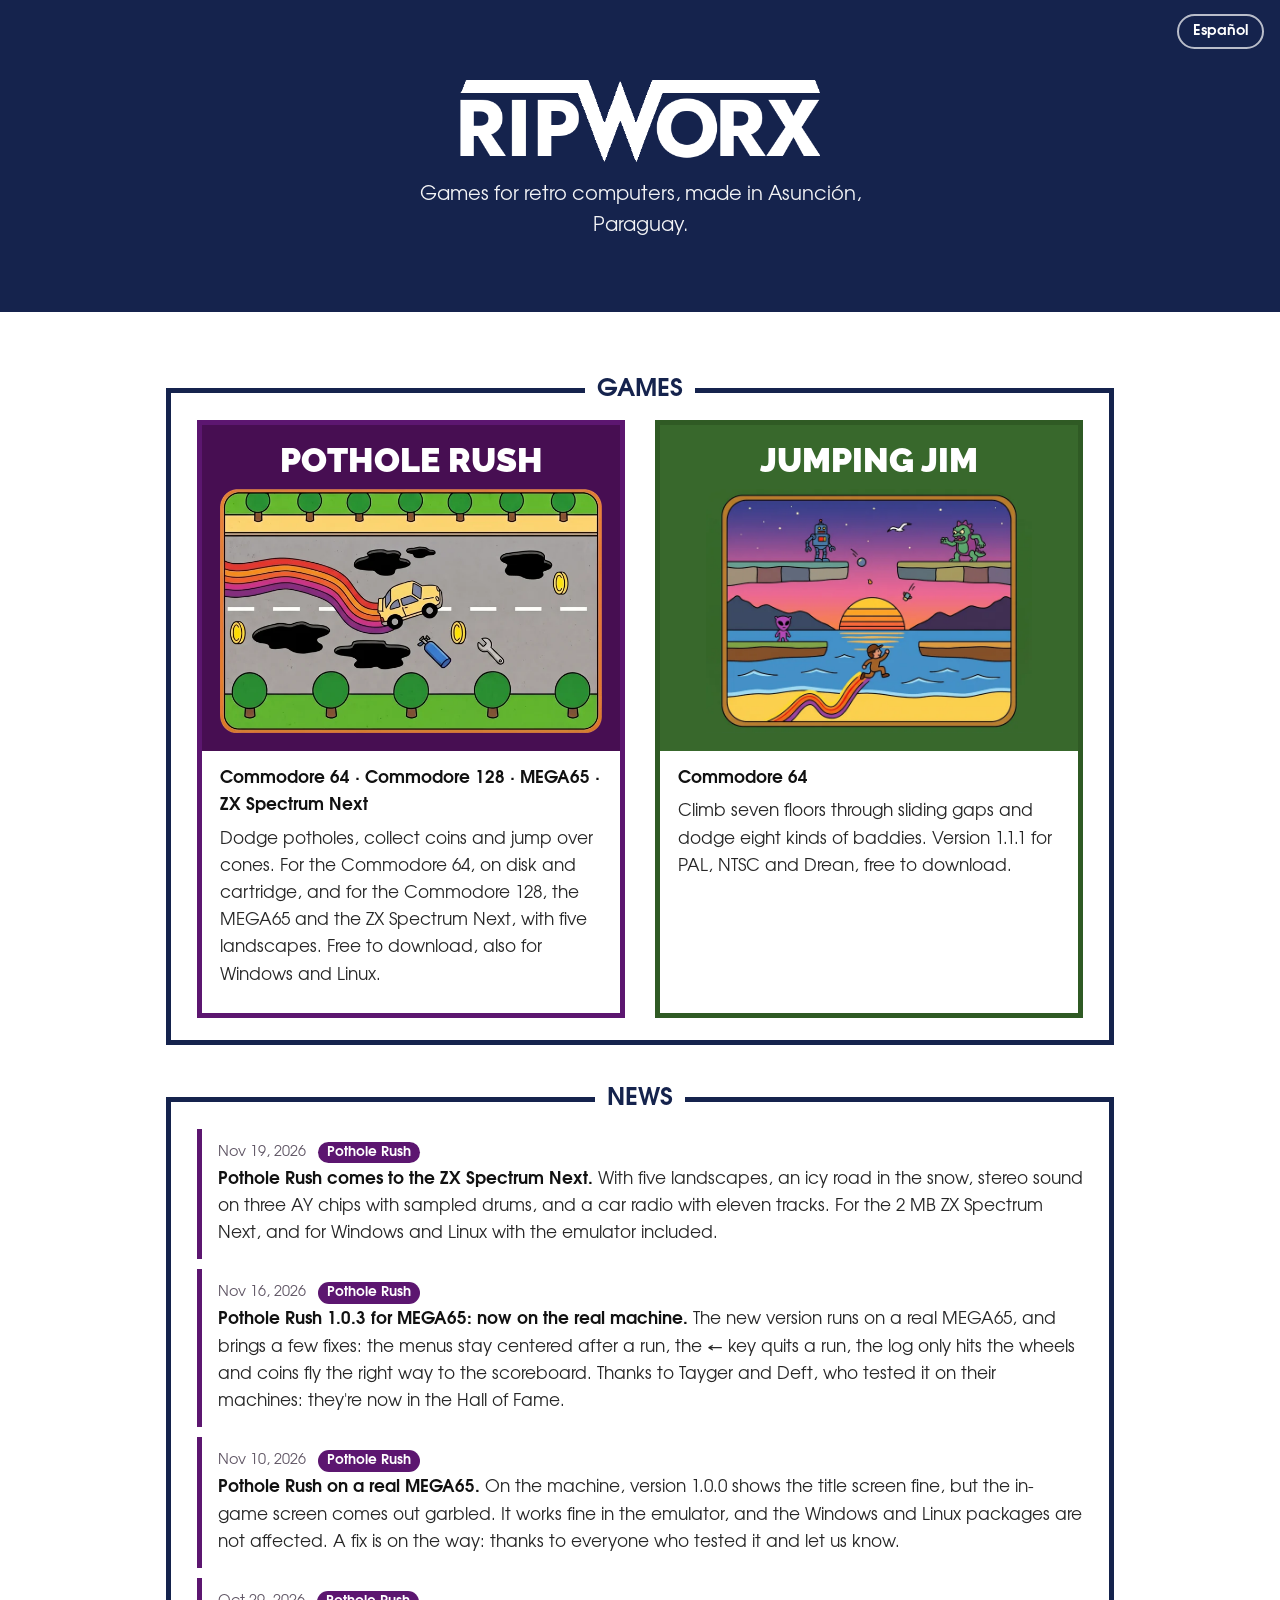
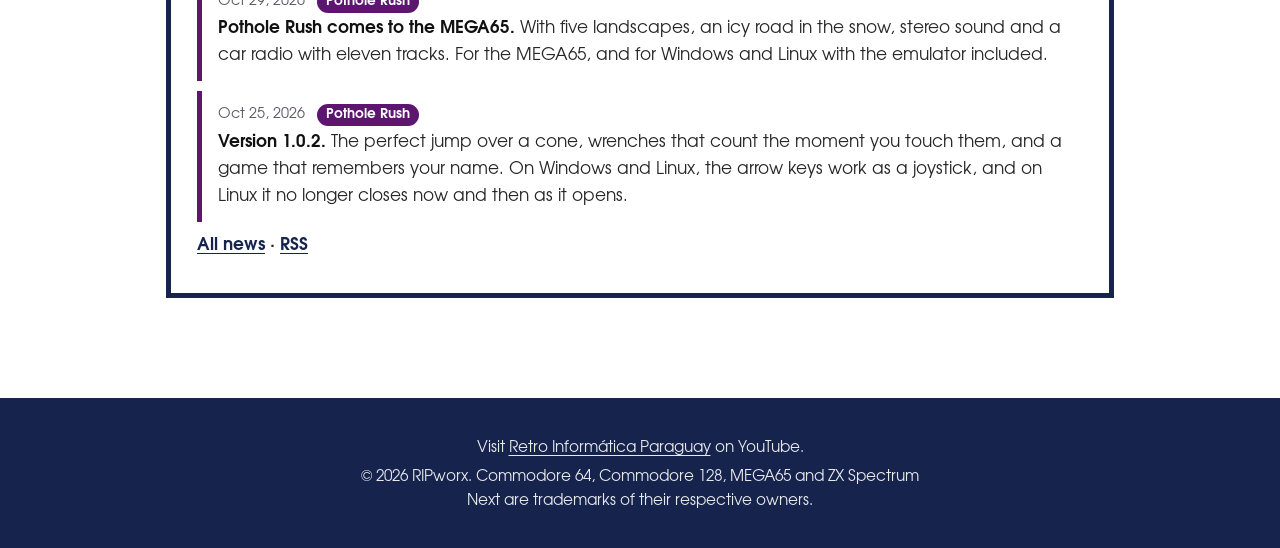
==== index.html @ 616da785 "Pothole Rush para Commodore 128: su página, la tarjeta, la historia y las descargas (vista previa, 0" ====
<!doctype html>
<html lang="en" data-idioma="en"
      data-titulo-en="RIPworx · Games for retro computers"
      data-titulo-es="RIPworx · Juegos para computadoras retro">
<head>
<meta charset="utf-8">
<meta name="viewport" content="width=device-width, initial-scale=1">
<title>RIPworx · Games for retro computers</title>
<meta name="description" content="RIPworx makes games for retro computers, from Asunción, Paraguay: Pothole Rush for the Commodore 64, the Commodore 128, the MEGA65 and the ZX Spectrum Next, and Jumping Jim for the Commodore 64.">
<link rel="icon" href="img/icono.png">
<link rel="alternate" type="application/rss+xml" title="RIPworx news (English)" href="news.xml">
<link rel="alternate" type="application/rss+xml" title="Novedades de RIPworx (español)" href="noticias.xml">
<link rel="stylesheet" href="estilo.css?v=11">
<script src="idioma.js"></script>
</head>
<body class="inicio-pag">

<header class="inicio">
  <button class="idioma" type="button"><span lang="en">Español</span><span lang="es">English</span></button>
  <h1 style="margin:0"><img class="marca" src="img/ripworx-blanco.png" alt="RIPWORX" width="586" height="133"></h1>
  <p lang="en">Games for retro computers, made in Asunción, Paraguay.</p>
  <p lang="es">Juegos para computadoras retro, hechos en Asunción, Paraguay.</p>
</header>

<main>
<section class="recuadro">
  <h2><span lang="en">GAMES</span><span lang="es">JUEGOS</span></h2>
  <div class="juegos">
    <a class="juego pr" href="potholerush/">
      <div class="tapa-mini">
        <p class="juego-titulo">POTHOLE RUSH</p>
        <img src="img/pothole-mini.webp" width="720" height="460" alt="">
      </div>
      <div class="texto">
        <p><b>Commodore 64 · Commodore 128 · MEGA65 · ZX Spectrum Next</b></p>
        <p lang="en">Dodge potholes, collect coins and jump over cones. For the Commodore 64, on disk and cartridge, and for the Commodore 128, the MEGA65 and the ZX Spectrum Next, with five landscapes. Free to download, also for Windows and Linux.</p>
        <p lang="es">Esquiva baches, recoge monedas y salta conos. Para la Commodore 64, en disco y cartucho, y para la Commodore 128, la MEGA65 y la ZX Spectrum Next, con cinco paisajes. De descarga gratuita, también para Windows y Linux.</p>
      </div>
    </a>
    <a class="juego jj" href="jumpingjim/">
      <div class="tapa-mini">
        <p class="juego-titulo">JUMPING JIM</p>
        <img src="img/jumping-mini.webp" width="720" height="538" alt="">
      </div>
      <div class="texto">
        <p><b>Commodore 64</b></p>
        <p lang="en">Climb seven floors through sliding gaps and dodge eight kinds of baddies. Version 1.1.1 for PAL, NTSC and Drean, free to download.</p>
        <p lang="es">Sube siete pisos por huecos que se deslizan y esquiva ocho clases de enemigos. Versión 1.1.1 para PAL, NTSC y Drean, de descarga gratuita.</p>
      </div>
    </a>
  </div>
</section>
<!-- noticias:inicio (lo escribe herramientas/noticias.py a partir de noticias.json: no editar a mano) -->
<section class="recuadro" id="novedades">
  <h2><span lang="en">NEWS</span><span lang="es">NOVEDADES</span></h2>
<ol class="noticias">
  <li class="noticia pr">
    <p class="cabeza"><time datetime="2026-11-19"><span lang="en">Nov 19, 2026</span><span lang="es">19/11/2026</span></time> <a class="etiqueta" href="potholerush/">Pothole Rush</a></p>
    <p lang="en"><a class="titular" href="potholerush/next/">Pothole Rush comes to the ZX Spectrum Next.</a> With five landscapes, an icy road in the snow, stereo sound on three AY chips with sampled drums, and a car radio with eleven tracks. For the 2 MB ZX Spectrum Next, and for Windows and Linux with the emulator included.</p>
    <p lang="es"><a class="titular" href="potholerush/next/">Pothole Rush llega a la ZX Spectrum Next.</a> Con cinco paisajes, la ruta que resbala en la nieve, sonido en estéreo con tres chips AY y batería de muestras, y la radio del auto con once temas. Para la ZX Spectrum Next de 2 MB, y para Windows y Linux con el emulador incluido.</p>
  </li>
  <li class="noticia pr">
    <p class="cabeza"><time datetime="2026-11-16"><span lang="en">Nov 16, 2026</span><span lang="es">16/11/2026</span></time> <a class="etiqueta" href="potholerush/">Pothole Rush</a></p>
    <p lang="en"><a class="titular" href="potholerush/mega65/">Pothole Rush 1.0.3 for MEGA65: now on the real machine.</a> The new version runs on a real MEGA65, and brings a few fixes: the menus stay centered after a run, the ← key quits a run, the log only hits the wheels and coins fly the right way to the scoreboard. Thanks to Tayger and Deft, who tested it on their machines: they&#x27;re now in the Hall of Fame.</p>
    <p lang="es"><a class="titular" href="potholerush/mega65/">Pothole Rush 1.0.3 para MEGA65: ahora en la máquina real.</a> La nueva versión anda en una MEGA65 de verdad, y trae algunos arreglos: los menús centrados después de una partida, la tecla ← para abandonar, el tronco que choca solo con las ruedas y la moneda que vuela bien al marcador. Gracias a Tayger y Deft, que la probaron en sus máquinas: ya están en el salón de la fama.</p>
  </li>
  <li class="noticia pr">
    <p class="cabeza"><time datetime="2026-11-10"><span lang="en">Nov 10, 2026</span><span lang="es">10/11/2026</span></time> <a class="etiqueta" href="potholerush/">Pothole Rush</a></p>
    <p lang="en"><a class="titular" href="potholerush/mega65/">Pothole Rush on a real MEGA65.</a> On the machine, version 1.0.0 shows the title screen fine, but the in-game screen comes out garbled. It works fine in the emulator, and the Windows and Linux packages are not affected. A fix is on the way: thanks to everyone who tested it and let us know.</p>
    <p lang="es"><a class="titular" href="potholerush/mega65/">Pothole Rush en una MEGA65 real.</a> En la máquina, la versión 1.0.0 muestra bien el título pero la pantalla del juego sale rota. En el emulador anda bien, y los paquetes de Windows y Linux no tienen este problema. Ya estamos preparando el arreglo: gracias a quienes lo probaron y nos avisaron.</p>
  </li>
  <li class="noticia pr">
    <p class="cabeza"><time datetime="2026-10-29"><span lang="en">Oct 29, 2026</span><span lang="es">29/10/2026</span></time> <a class="etiqueta" href="potholerush/">Pothole Rush</a></p>
    <p lang="en"><a class="titular" href="potholerush/mega65/">Pothole Rush comes to the MEGA65.</a> With five landscapes, an icy road in the snow, stereo sound and a car radio with eleven tracks. For the MEGA65, and for Windows and Linux with the emulator included.</p>
    <p lang="es"><a class="titular" href="potholerush/mega65/">Pothole Rush llega a la MEGA65.</a> Con cinco paisajes, la ruta que resbala en la nieve, sonido en estéreo y la radio del auto con once temas. Para la MEGA65, y para Windows y Linux con el emulador incluido.</p>
  </li>
  <li class="noticia pr">
    <p class="cabeza"><time datetime="2026-10-25"><span lang="en">Oct 25, 2026</span><span lang="es">25/10/2026</span></time> <a class="etiqueta" href="potholerush/">Pothole Rush</a></p>
    <p lang="en"><a class="titular" href="potholerush/c64/">Version 1.0.2.</a> The perfect jump over a cone, wrenches that count the moment you touch them, and a game that remembers your name. On Windows and Linux, the arrow keys work as a joystick, and on Linux it no longer closes now and then as it opens.</p>
    <p lang="es"><a class="titular" href="potholerush/c64/">Versión 1.0.2.</a> El salto perfecto sobre el cono, la llave que cuenta apenas la tocas y el juego que recuerda tu nombre. En Windows y Linux, las flechas del teclado como joystick, y en Linux ya no se cierra a veces al abrir.</p>
  </li>
</ol>
  <p class="mas-noticias"><a href="noticias/"><span lang="en">All news</span><span lang="es">Todas las novedades</span></a> · <a href="news.xml" lang="en">RSS</a><a href="noticias.xml" lang="es">RSS</a></p>
</section>
<!-- noticias:fin -->
</main>

<footer>
  <p lang="en">Visit <a href="https://www.youtube.com/@retroinfopy">Retro Informática Paraguay</a> on YouTube.</p>
  <p lang="es">Visita <a href="https://www.youtube.com/@retroinfopy">Retro Informática Paraguay</a> en YouTube.</p>
  <p lang="en">© 2026 RIPworx. Commodore 64, Commodore 128, MEGA65 and ZX Spectrum Next are trademarks of their respective owners.</p>
  <p lang="es">© 2026 RIPworx. Commodore 64, Commodore 128, MEGA65 y ZX Spectrum Next son marcas registradas de sus respectivos dueños.</p>
</footer>

</body>
</html>
---- estilo.css ----
/*
 * RIPworx: estilo común del sitio.
 * La página de cada juego abre como la caja (fondo violeta, título en Raleway Black, la
 * ilustración con el marco naranja) y sigue como el manual: papel blanco, recuadros de borde
 * grueso violeta con el título cortando el borde (estética del manual de Grand Prix de
 * Activision, como el manual de Pothole Rush) y pantallas de la C64 en "televisores".
 */
@font-face { font-family: Adventor; src: url(fuentes/texgyreadventor-regular.woff2) format("woff2"); font-display: swap; }
@font-face { font-family: Adventor; font-weight: bold; src: url(fuentes/texgyreadventor-bold.woff2) format("woff2"); font-display: swap; }
@font-face { font-family: Adventor; font-style: italic; src: url(fuentes/texgyreadventor-italic.woff2) format("woff2"); font-display: swap; }
@font-face { font-family: Raleway; font-weight: 900; src: url(fuentes/raleway-black.woff2) format("woff2"); font-display: swap; }
/* Raleway trae por omisión números "de texto" (el 3, 4, 5, 7 y 9 bajan de la línea): en los títulos, números alineados */
.titulo-juego, .juego-titulo { font-variant-numeric: lining-nums; }

:root {
  --caja: #470e52;          /* el fondo de la caja de Pothole Rush */
  --violeta: #5c1670;       /* bordes y títulos sobre papel */
  --naranja: #df7b2f;       /* el marco de la ilustración */
  --papel: #ffffff;
  --tinta: #262626;
  --tenue: #5e5463;
  --moneda: #ffff5c;        /* el amarillo de la C64 */
  color-scheme: light;
}

* { box-sizing: border-box; }
html { font-family: Adventor, "Century Gothic", "Avant Garde", sans-serif; font-size: 17px;
       line-height: 1.6; color: var(--tinta); background: var(--papel); -webkit-text-size-adjust: 100%; }
body { margin: 0; }
img, video { max-width: 100%; height: auto; display: block; }
a { color: var(--violeta); text-underline-offset: 0.18em; }
a:hover { text-decoration-thickness: 2px; }
:focus-visible { outline: 3px solid var(--naranja); outline-offset: 3px; }
b, strong { color: #111; }

/* ---------- idiomas: se ve solo el elegido (sin JavaScript, el inglés) ---------- */
html[data-idioma="en"] [lang="es"]:not(html), html[data-idioma="es"] [lang="en"]:not(html) { display: none !important; }

.idioma { position: absolute; top: 14px; right: 16px; z-index: 2; font: inherit; font-size: 0.85rem;
          font-weight: bold; color: #fff; background: transparent; border: 2px solid rgba(255,255,255,.7);
          border-radius: 999px; padding: 4px 14px; cursor: pointer; }
.idioma:hover { background: rgba(255,255,255,.12); }

/* ---------- la caja (portada) ---------- */
.caja-tapa { position: relative; background: var(--caja); color: #fff; text-align: center;
             padding: 56px 16px 44px; overflow: hidden; }
.caja-tapa .segui { width: 150px; margin: 0 auto 10px; image-rendering: pixelated; }
.titulo-juego { font-family: Raleway, Adventor, sans-serif; font-weight: 900; line-height: 0.95;
                font-size: clamp(3rem, 11vw, 7.4rem); letter-spacing: -0.01em; margin: 0; }
.subtitulo { font-size: clamp(1.05rem, 2.4vw, 1.35rem); margin: 10px 0 30px; opacity: .92; }
.ilustracion { width: min(1000px, 100%); margin: 0 auto; }
.caja-tapa .acciones { margin: 34px 0 30px; display: flex; gap: 14px; justify-content: center; flex-wrap: wrap; }
.boton { display: inline-block; font-weight: bold; text-decoration: none; border-radius: 12px;
         padding: 12px 26px; font-size: 1.05rem; }
.boton.lleno { background: var(--naranja); color: #1d0b21; }
.boton.lleno:hover { background: #ec8c42; }
.boton.borde { color: #fff; border: 2px solid rgba(255,255,255,.75); }
.boton.borde:hover { background: rgba(255,255,255,.1); }
.caja-tapa .marca { width: 150px; margin: 0 auto; }

/* ---------- el manual: papel con recuadros ---------- */
main { max-width: 980px; margin: 0 auto; padding: 24px 16px 40px; }
.recuadro { border: 5px solid var(--violeta); padding: 8px 26px 22px; margin: 52px 0 0; }
.recuadro > h2 { display: table; margin: -1.05em auto 14px; padding: 0 12px; background: var(--papel);
                 color: var(--violeta); font-size: 1.45rem; line-height: 1.25; text-align: center; }
/* Estilo del sitio (Carlos, 20/11/2026): el texto de los recuadros usa todo el ancho, sin dejar un
   margen en blanco a la derecha. La única excepción es .centrado, que es un bloque angosto a propósito. */
.recuadro > p, .recuadro li { max-width: none; }
.recuadro p { margin: 0 0 12px; }

/* una pantalla de la C64 en un televisor de esquinas redondeadas */
.tele { background: #111; border-radius: 22px; padding: 14px; margin: 0; }
.tele img, .tele video { width: 100%; image-rendering: pixelated; border-radius: 4px; }
figure { margin: 0; }
figcaption { font-style: italic; font-size: .9rem; color: var(--tenue); text-align: center; margin-top: 8px; }

.portada-juego { display: grid; grid-template-columns: 1.25fr 1fr; gap: 28px; align-items: center; }
.portada-juego .tele { max-width: 560px; }

/* los objetos de la ruta, con sus sprites */
/* Estilo del sitio (Carlos, 20/11/2026): en los grupos de recuadros (objetos, galerías, tarjetas),
   si la última fila queda incompleta, va centrada. Tres por fila en la PC, dos en pantallas medianas
   y uno en el celular. */
.objetos { list-style: none; padding: 0; margin: 6px 0 0; display: flex; flex-wrap: wrap;
           justify-content: center; gap: 16px 28px; }
.objetos > li { flex: 0 1 calc((100% - 56px) / 3); min-width: 0; }
.objetos li { display: grid; grid-template-columns: 56px 1fr; gap: 14px; align-items: start; max-width: none; }
.objetos img { width: 56px; height: 44px; object-fit: contain; image-rendering: pixelated; margin-top: 4px; }

/* galería de pantallas */
.galeria { display: flex; flex-wrap: wrap; justify-content: center; gap: 22px; margin-top: 6px; }
.galeria > * { flex: 0 1 calc((100% - 44px) / 3); min-width: 0; }
@media (max-width: 979px) {
  .objetos > li { flex-basis: calc((100% - 28px) / 2); }
  .galeria > * { flex-basis: calc((100% - 22px) / 2); }
}
@media (max-width: 619px) { .objetos > li, .galeria > * { flex-basis: 100%; } }
.galeria .tele { padding: 10px; border-radius: 18px; }

/* autos */
.autos { width: 100%; border-collapse: collapse; margin: 6px 0 4px; }
.autos th { font-weight: normal; text-align: left; border-bottom: 1px solid #333; padding: 4px 8px; }
.autos td { padding: 8px; }
.autos td:first-child { width: 90px; }
.autos img { height: 34px; width: auto; image-rendering: pixelated; }
.autos .num { text-align: center; }
/* en los celulares más angostos, la tabla del garaje más apretada para que no se salga (20/11/2026) */
@media (max-width: 400px) {
  .autos { font-size: .88rem; }
  .autos th, .autos td { padding: 6px 2px; }
  .autos td:first-child { width: auto; }
  .autos img { height: 26px; }
}

/* descarga */
.descarga { display: grid; grid-template-columns: 1fr 1fr; gap: 10px 34px; }
.descarga h3 { color: var(--violeta); font-size: 1.05rem; margin: 10px 0 4px; }
.descarga ul { margin: 0; padding-left: 1.1em; }
.descarga code { font-family: inherit; font-weight: bold; letter-spacing: .03em; }
.zip { grid-column: 1 / -1; display: flex; gap: 18px; align-items: center; flex-wrap: wrap;
       background: #f6f0f8; border-radius: 14px; padding: 16px 20px; margin-bottom: 6px; }
.zip .boton { background: var(--violeta); color: #fff; }
.zip .boton:hover { background: var(--caja); }
.zip p { margin: 0; color: var(--tenue); font-size: .93rem; }
.aviso { border-left: 5px solid var(--naranja); padding: 2px 0 2px 14px; }

.dos { display: grid; grid-template-columns: 1fr 1fr; gap: 28px; align-items: start; }

/* ---------- pie ---------- */
footer { background: var(--caja); color: #fff; text-align: center; padding: 34px 16px 30px; margin-top: 60px;
         font-size: .9rem; }
footer img { width: 130px; margin: 0 auto 14px; }
footer a { color: #fff; }
footer p { margin: 4px auto; max-width: 70ch; opacity: .9; }

/* ---------- inicio de RIPworx ---------- */
.inicio { background: var(--caja); color: #fff; text-align: center; padding: 80px 16px 70px; position: relative; }
.inicio .marca { width: min(360px, 70%); margin: 0 auto 18px; }
.inicio p { font-size: 1.15rem; max-width: 46ch; margin: 0 auto; opacity: .95; }
/* Las tarjetas de juegos y de máquinas, de a dos por fila; si la última fila queda con una sola,
   va centrada (estilo del sitio, Carlos, 20/11/2026). En el celular, una por fila. */
.juegos { display: flex; flex-wrap: wrap; justify-content: center; gap: 30px; margin-top: 10px; }
.juegos > .juego { flex: 0 1 calc((100% - 30px) / 2); min-width: 0; }
.juego { display: block; text-decoration: none; color: inherit; border: 5px solid var(--violeta); }
.juego:hover .juego-titulo { text-decoration: underline; }
.juego .tapa-mini { background: var(--caja); padding: 18px; }
.juego-titulo { font-family: Raleway, sans-serif; font-weight: 900; color: #fff; font-size: 2rem; line-height: 1;
                text-align: center; margin: 4px 0 14px; }
.juego .texto { padding: 14px 18px 18px; }
.juego .texto p { margin: 0 0 6px; }
.juego.pronto { border-style: dashed; border-color: #a89aae; }
.juego.pronto .tapa-mini { background: #6f5d78; min-height: 120px; display: grid; place-items: center; }

@media (max-width: 760px) {
  html { font-size: 16px; }
  .portada-juego, .descarga, .dos { grid-template-columns: 1fr; }
  .juegos > .juego { flex-basis: 100%; }
  .recuadro { padding: 6px 16px 18px; border-width: 4px; }
  .recuadro > h2 { font-size: 1.2rem; }
  .caja-tapa { padding-top: 60px; }
}
@media (prefers-reduced-motion: reduce) { * { scroll-behavior: auto !important; } }
.recuadro h3 { color: var(--violeta); font-size: 1.08rem; margin: 18px 0 6px; }
.juego.pronto { align-self: start; }

/* ---------- el color de cada página: violeta Pothole Rush, verde Jumping Jim, azul marino el inicio ---------- */
body.jj { --caja: #38682c; --violeta: #2f5a24; }   /* el verde del borde de la ilustración */
body.jj .boton.lleno { background: #f2c94c; }      /* el amarillo de la arena */
body.jj .boton.lleno:hover { background: #f7d76e; }
body.jj .zip { background: #eef4ec; }
body.inicio-pag { --caja: #15234d; --violeta: #15234d; }
.juego.pr { --caja: #470e52; border-color: #5c1670; }
.juego.jj { --caja: #38682c; border-color: #2f5a24; }
.juego img { image-rendering: auto; }

/* volver al inicio, arriba a la izquierda (frente al botón de idioma) */
.volver { position: absolute; top: 18px; left: 18px; z-index: 2; color: #fff; font-weight: bold;
          font-size: .9rem; text-decoration: none; opacity: .9; }
.volver:hover { opacity: 1; text-decoration: underline; }

/* un recuadro con el texto centrado como bloque (las líneas siguen alineadas a la izquierda) */
.recuadro.centrado > :not(h2) { max-width: 38rem; margin-left: auto; margin-right: auto; }
/* las dos ilustraciones de las tarjetas a la misma altura (la de Jumping Jim es más alta) */
.juego .tapa-mini img { width: 100%; aspect-ratio: 720 / 460; object-fit: contain; }

/* La historia (Pothole Rush): las fotos de Sebas y Carlos, una al lado de la otra, y el texto a
   todo el ancho del recuadro (pedido de Carlos, 21/10/2026) */
.historia .fotos { display: grid; grid-template-columns: 1fr 1fr; gap: 18px; margin: 6px 0 18px; }
.historia .fotos img { width: 100%; aspect-ratio: 4 / 3; object-fit: cover; }
@media (max-width: 480px) { .historia .fotos { gap: 10px; } }

/* Descarga con pestañas (Windows, Linux, Commodore 64; se abre la del sistema del visitante; sin
   JavaScript se ven las tres, una debajo de la otra) */
.pestanas { display: none; gap: 6px; margin: 4px 0 18px; border-bottom: 3px solid var(--violeta); }
.js .pestanas { display: flex; }
.pestanas button { font: inherit; font-weight: bold; color: var(--tenue); background: #eee8f0; border: 0;
  border-radius: 10px 10px 0 0; padding: 9px 18px 7px; cursor: pointer; display: flex; flex-direction: column; align-items: center; line-height: 1.25; }
.pestanas button[aria-selected="true"] { background: var(--violeta); color: #fff; }
.pestanas .tuyo { display: none; font-size: .72rem; font-weight: normal; opacity: .9; }
.pestanas .es-tuyo .tuyo { display: block; }
.js .panel[hidden] { display: none; }
.js .sin-js { display: none; }
.sin-js { color: var(--violeta); }
.panel .descarga { margin-top: 0; }
.pestanas .corto { display: none; }
.recuadro > .sumas { margin: 28px 0 0; font-size: .85rem; color: var(--tenue); }
@media (max-width: 760px) { .pestanas button { flex: 1; padding: 8px 4px 6px; font-size: .95rem; }
  .pestanas .largo { display: none; } .pestanas .corto { display: inline; } }
.descarga .manual { margin: 12px 0 0; }

/* ---------- novedades (las escribe herramientas/noticias.py desde noticias.json) ---------- */
.noticias { list-style: none; margin: 4px 0 0; padding: 0; }
.noticia { padding: 12px 0 12px 16px; border-left: 5px solid var(--color-producto, var(--violeta)); margin: 0 0 10px; }
.noticia.pr { --color-producto: #5c1670; }
.noticia.jj { --color-producto: #2f5a24; }
.noticia.rw { --color-producto: #15234d; }
.noticia p { margin: 0; max-width: none; }
.noticia .cabeza { font-size: .85rem; color: var(--tenue); margin-bottom: 2px; }
.noticia .etiqueta { display: inline-block; margin-left: 8px; padding: 0 9px; border-radius: 999px;
                     background: var(--color-producto); color: #fff; font-weight: bold; text-decoration: none;
                     font-size: .8rem; line-height: 1.6; }
.noticia .etiqueta:hover { text-decoration: underline; }
.noticia .titular { font-weight: bold; color: #111; text-decoration: none; }
.noticia .titular:hover { text-decoration: underline; color: var(--color-producto); }
.mas-noticias { margin: 14px 0 0; font-weight: bold; }
.inicio.corto { padding: 60px 16px 40px; }

/* apoyo en itch.io (página de Pothole Rush, al final de la descarga) */
.apoyo { display: flex; gap: 18px 24px; align-items: center; justify-content: space-between; flex-wrap: wrap;
         border: 3px solid var(--naranja); border-radius: 14px; padding: 16px 20px; margin: 22px 0 6px; }
.apoyo > div { flex: 1 1 320px; }
.apoyo p { margin: 0; }
.apoyo .boton { white-space: nowrap; }

/* ---------- Pothole Rush: la página de cada máquina (pedido de Carlos, 28/10/2026) ---------- */
/* las tarjetas de las máquinas, con una pantalla del juego */
.juego .tapa-mini img.pantalla-mini { image-rendering: pixelated; border-radius: 6px; background: #111; }
.recuadro > .nota { margin: 18px 0 0; color: var(--tenue); }
/* ¿Qué paquete elijo?: una tabla; en el celular, cada paquete es un bloque */
.paquetes { width: 100%; border-collapse: collapse; margin: 8px 0 0; font-size: .93rem; line-height: 1.5; }
.paquetes th { text-align: left; font-weight: bold; color: var(--violeta); border-bottom: 2px solid var(--violeta); padding: 6px 10px; }
.paquetes td { vertical-align: top; padding: 10px; border-bottom: 1px solid #ddd2e2; }
.paquetes td:first-child { width: 17%; }
.paquetes small { display: block; color: var(--tenue); font-size: .82rem; }
.paquetes code { font-family: inherit; font-weight: bold; white-space: nowrap; }
.paquetes .rotulo { display: none; }
/* la tabla de paquetes pasa al formato de bloques antes que el resto (hasta 900 px): con cinco
   columnas y nombres de archivo que no se cortan, no entra entre 761 y 890 px (20/11/2026) */
@media (max-width: 900px) {
  .paquetes thead { display: none; }
  .paquetes, .paquetes tbody, .paquetes tr, .paquetes td { display: block; width: auto !important; }
  .paquetes tr { border-bottom: 2px solid var(--violeta); padding: 8px 0; }
  .paquetes td { border: 0; padding: 4px 0; }
  .paquetes td:first-child { font-size: 1.05rem; }
  .paquetes .rotulo { display: block; font-weight: bold; color: var(--violeta); font-size: .85rem; }
}

/* un aviso a todo el ancho, arriba de la página (10/11/2026: la MEGA65 1.0.0 en la máquina real) */
.anuncio { border: 5px solid var(--naranja); background: #fdf1e7; border-radius: 6px; padding: 10px 22px; margin: 34px 0 0; }
.anuncio p { margin: 4px 0; max-width: none; }
.zip .aviso { margin-top: 10px; color: var(--tinta); }
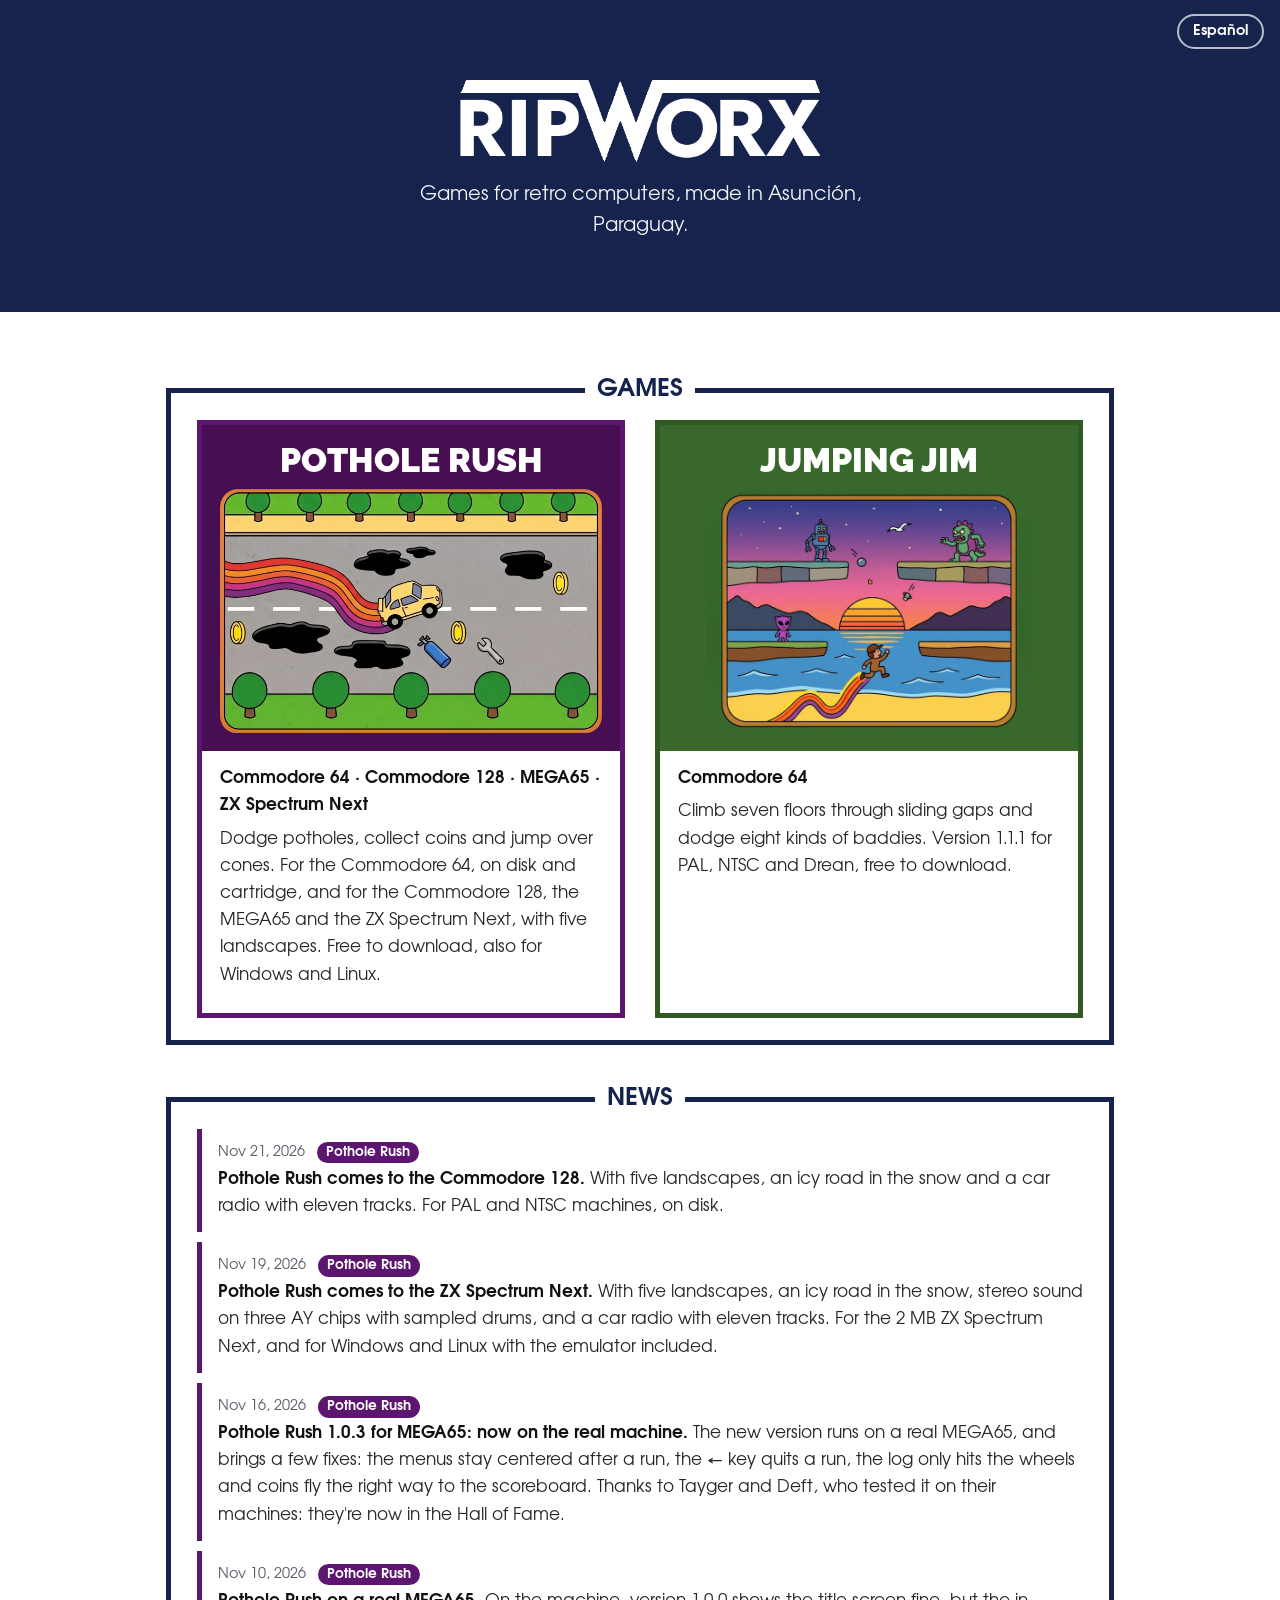
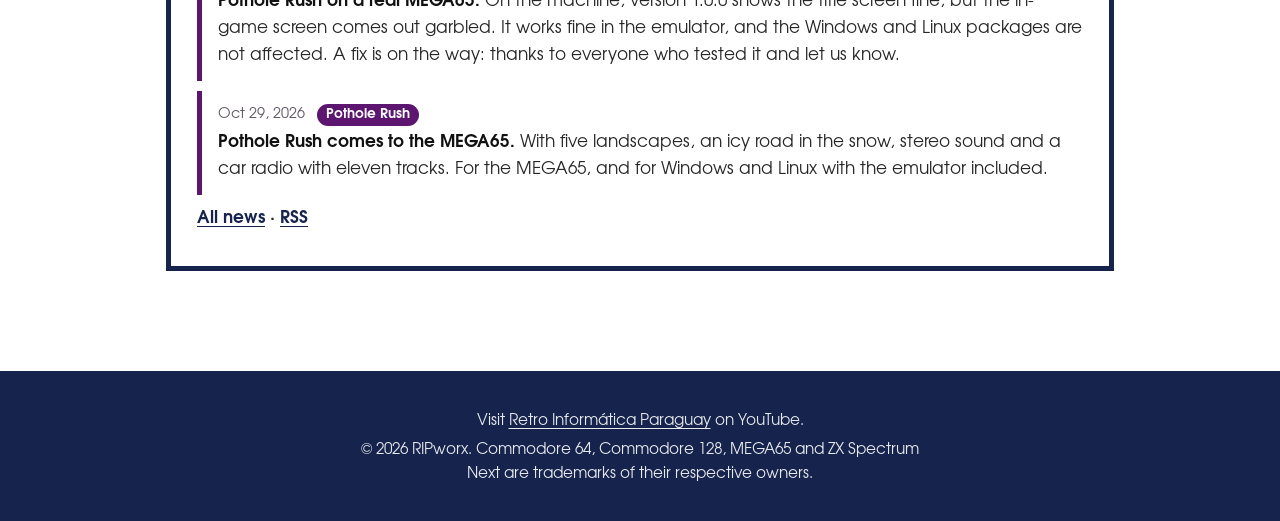
==== commit b4208692: "Pothole Rush 1.0.0 para Commodore 128: la página, las descargas y la noticia Co-Authored-By: Claude " ====
--- a/index.html
+++ b/index.html
@@ -55,6 +55,11 @@
   <h2><span lang="en">NEWS</span><span lang="es">NOVEDADES</span></h2>
 <ol class="noticias">
   <li class="noticia pr">
+    <p class="cabeza"><time datetime="2026-11-21"><span lang="en">Nov 21, 2026</span><span lang="es">21/11/2026</span></time> <a class="etiqueta" href="potholerush/">Pothole Rush</a></p>
+    <p lang="en"><a class="titular" href="potholerush/c128/">Pothole Rush comes to the Commodore 128.</a> With five landscapes, an icy road in the snow and a car radio with eleven tracks. For PAL and NTSC machines, on disk.</p>
+    <p lang="es"><a class="titular" href="potholerush/c128/">Pothole Rush llega a la Commodore 128.</a> Con cinco paisajes, la ruta que resbala en la nieve y la radio del auto con once temas. Para máquinas PAL y NTSC, en disco.</p>
+  </li>
+  <li class="noticia pr">
     <p class="cabeza"><time datetime="2026-11-19"><span lang="en">Nov 19, 2026</span><span lang="es">19/11/2026</span></time> <a class="etiqueta" href="potholerush/">Pothole Rush</a></p>
     <p lang="en"><a class="titular" href="potholerush/next/">Pothole Rush comes to the ZX Spectrum Next.</a> With five landscapes, an icy road in the snow, stereo sound on three AY chips with sampled drums, and a car radio with eleven tracks. For the 2 MB ZX Spectrum Next, and for Windows and Linux with the emulator included.</p>
     <p lang="es"><a class="titular" href="potholerush/next/">Pothole Rush llega a la ZX Spectrum Next.</a> Con cinco paisajes, la ruta que resbala en la nieve, sonido en estéreo con tres chips AY y batería de muestras, y la radio del auto con once temas. Para la ZX Spectrum Next de 2 MB, y para Windows y Linux con el emulador incluido.</p>
@@ -74,11 +79,6 @@
     <p lang="en"><a class="titular" href="potholerush/mega65/">Pothole Rush comes to the MEGA65.</a> With five landscapes, an icy road in the snow, stereo sound and a car radio with eleven tracks. For the MEGA65, and for Windows and Linux with the emulator included.</p>
     <p lang="es"><a class="titular" href="potholerush/mega65/">Pothole Rush llega a la MEGA65.</a> Con cinco paisajes, la ruta que resbala en la nieve, sonido en estéreo y la radio del auto con once temas. Para la MEGA65, y para Windows y Linux con el emulador incluido.</p>
   </li>
-  <li class="noticia pr">
-    <p class="cabeza"><time datetime="2026-10-25"><span lang="en">Oct 25, 2026</span><span lang="es">25/10/2026</span></time> <a class="etiqueta" href="potholerush/">Pothole Rush</a></p>
-    <p lang="en"><a class="titular" href="potholerush/c64/">Version 1.0.2.</a> The perfect jump over a cone, wrenches that count the moment you touch them, and a game that remembers your name. On Windows and Linux, the arrow keys work as a joystick, and on Linux it no longer closes now and then as it opens.</p>
-    <p lang="es"><a class="titular" href="potholerush/c64/">Versión 1.0.2.</a> El salto perfecto sobre el cono, la llave que cuenta apenas la tocas y el juego que recuerda tu nombre. En Windows y Linux, las flechas del teclado como joystick, y en Linux ya no se cierra a veces al abrir.</p>
-  </li>
 </ol>
   <p class="mas-noticias"><a href="noticias/"><span lang="en">All news</span><span lang="es">Todas las novedades</span></a> · <a href="news.xml" lang="en">RSS</a><a href="noticias.xml" lang="es">RSS</a></p>
 </section>
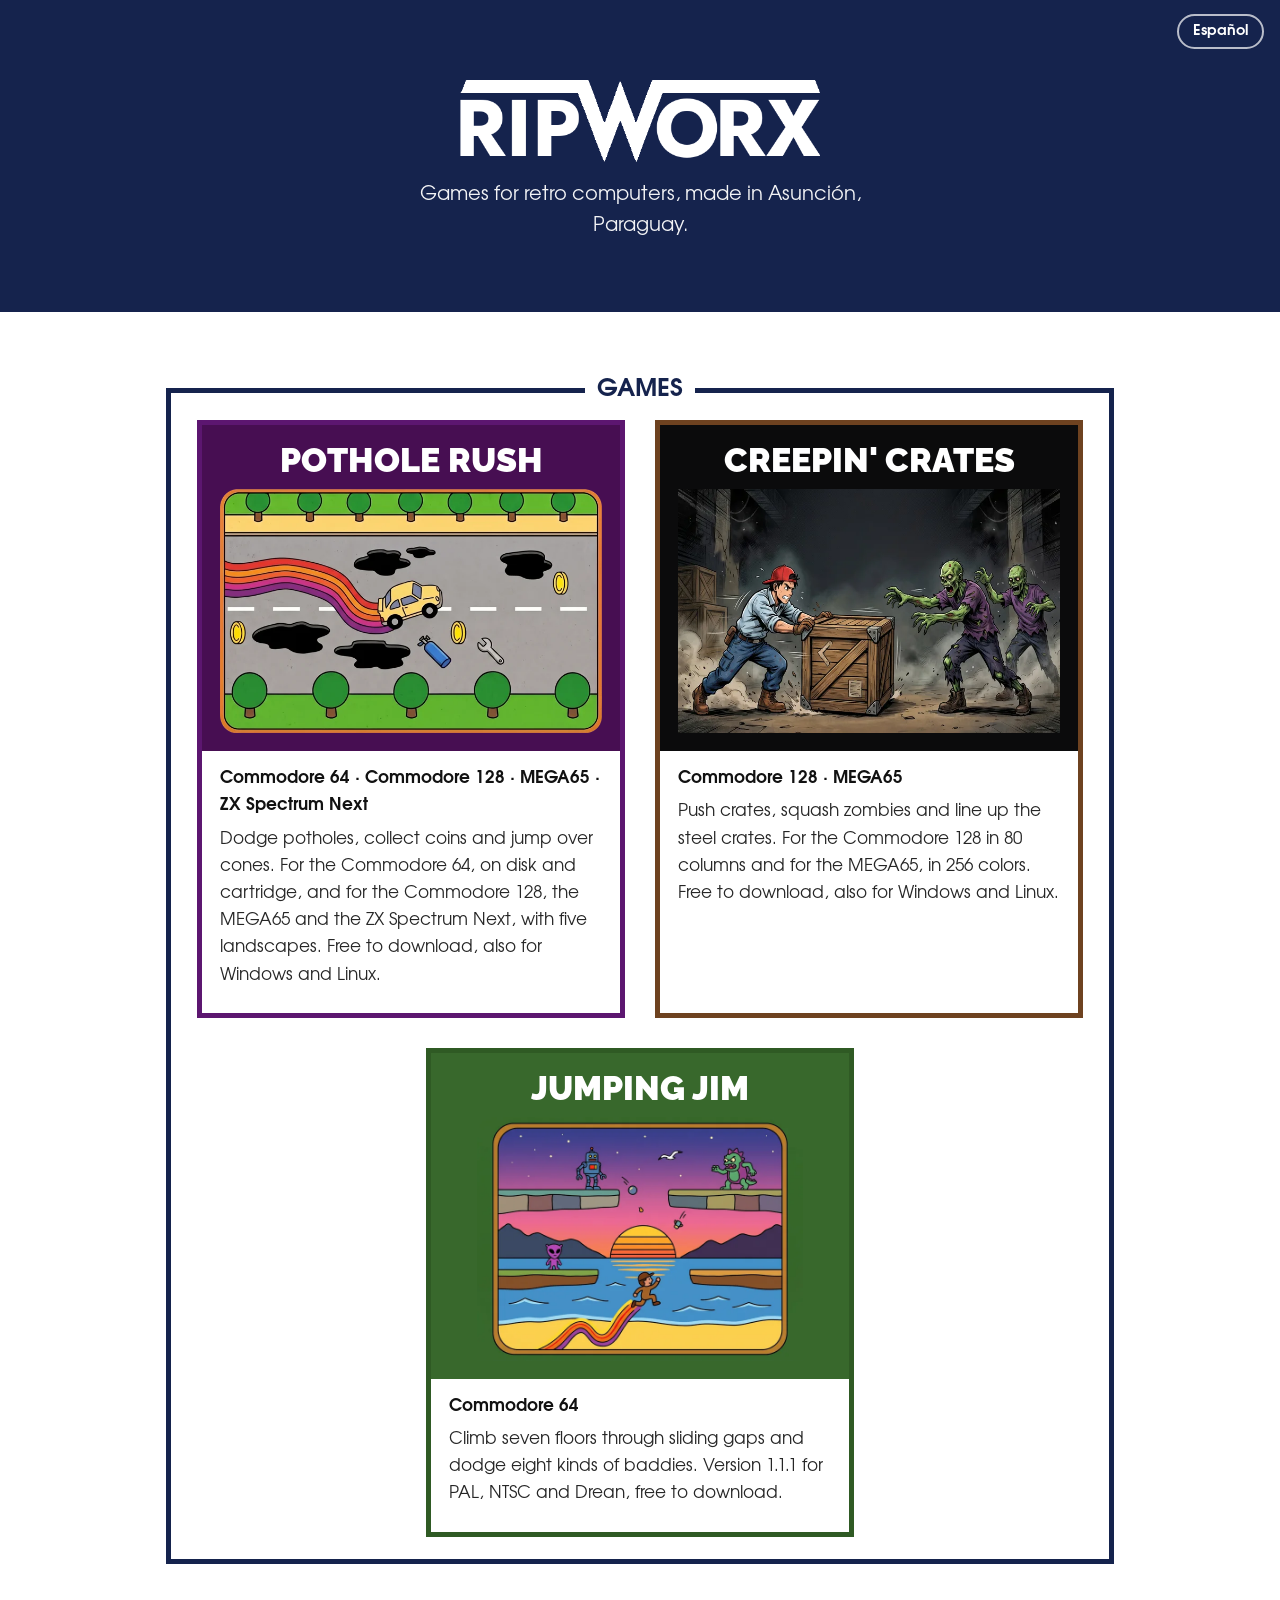
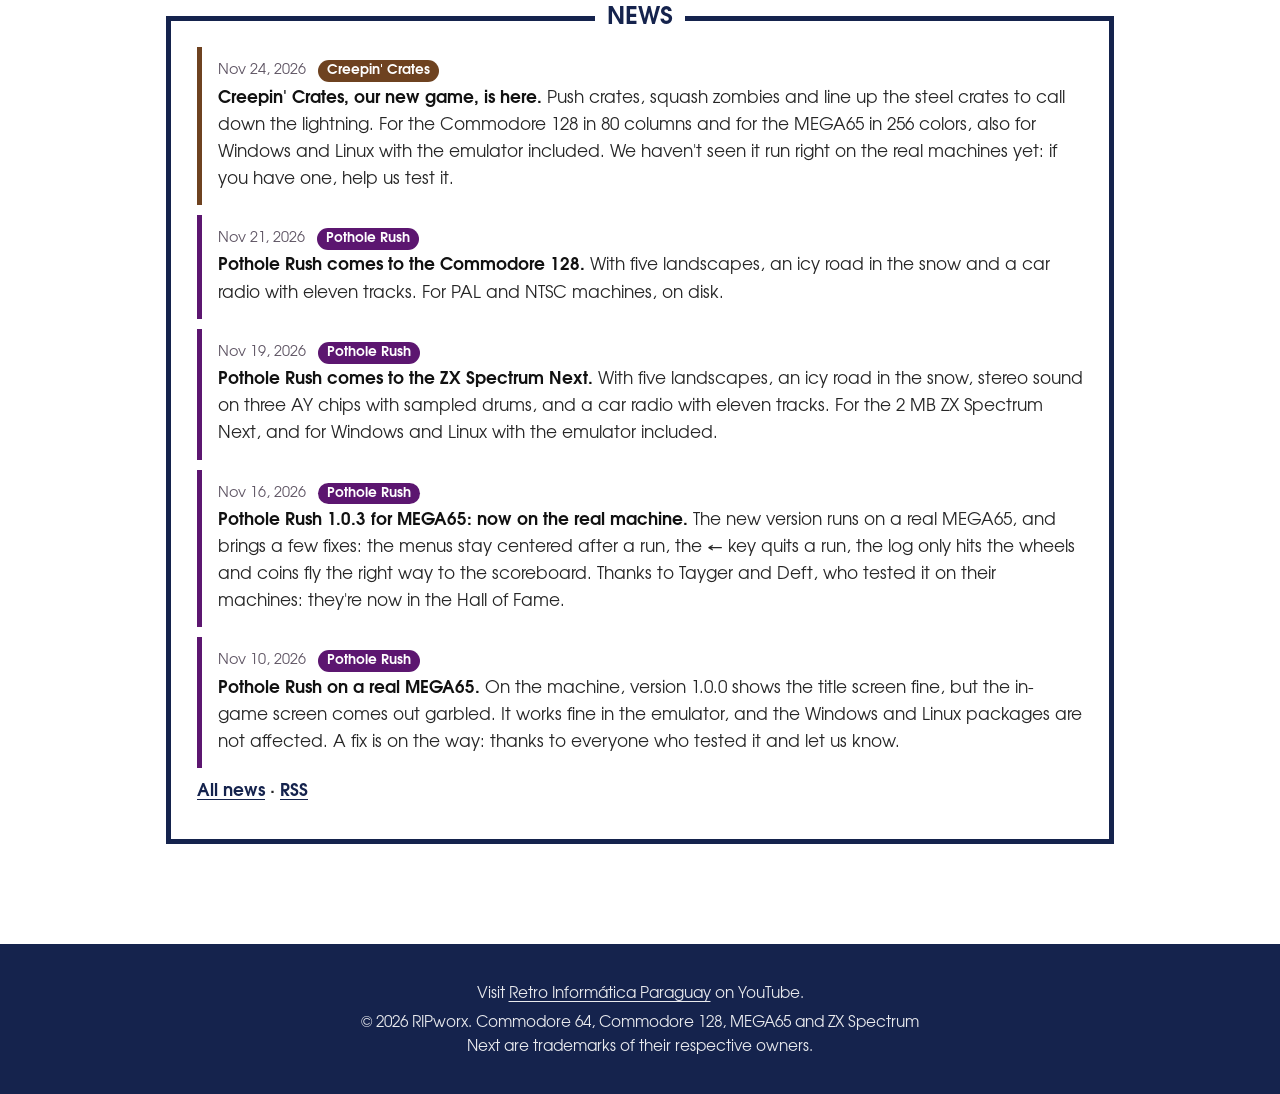
==== commit 03c7ffda: "Creepin' Crates 1.0.0: sus páginas (C128 y MEGA65), la tarjeta, las descargas y la noticia (vista pr" ====
--- a/index.html
+++ b/index.html
@@ -10,7 +10,7 @@
 <link rel="icon" href="img/icono.png">
 <link rel="alternate" type="application/rss+xml" title="RIPworx news (English)" href="news.xml">
 <link rel="alternate" type="application/rss+xml" title="Novedades de RIPworx (español)" href="noticias.xml">
-<link rel="stylesheet" href="estilo.css?v=11">
+<link rel="stylesheet" href="estilo.css?v=12">
 <script src="idioma.js"></script>
 </head>
 <body class="inicio-pag">
@@ -37,6 +37,17 @@
         <p lang="es">Esquiva baches, recoge monedas y salta conos. Para la Commodore 64, en disco y cartucho, y para la Commodore 128, la MEGA65 y la ZX Spectrum Next, con cinco paisajes. De descarga gratuita, también para Windows y Linux.</p>
       </div>
     </a>
+    <a class="juego cc" href="creepincrates/">
+      <div class="tapa-mini">
+        <p class="juego-titulo">CREEPIN' CRATES</p>
+        <img src="img/crates-mini.webp" width="720" height="460" alt="">
+      </div>
+      <div class="texto">
+        <p><b>Commodore 128 · MEGA65</b></p>
+        <p lang="en">Push crates, squash zombies and line up the steel crates. For the Commodore 128 in 80 columns and for the MEGA65, in 256 colors. Free to download, also for Windows and Linux.</p>
+        <p lang="es">Empuja cajas, aplasta zombis y pon en fila las cajas de acero. Para la Commodore 128 en 80 columnas y para la MEGA65, en 256 colores. De descarga gratuita, también para Windows y Linux.</p>
+      </div>
+    </a>
     <a class="juego jj" href="jumpingjim/">
       <div class="tapa-mini">
         <p class="juego-titulo">JUMPING JIM</p>
@@ -54,6 +65,11 @@
 <section class="recuadro" id="novedades">
   <h2><span lang="en">NEWS</span><span lang="es">NOVEDADES</span></h2>
 <ol class="noticias">
+  <li class="noticia cc">
+    <p class="cabeza"><time datetime="2026-11-24"><span lang="en">Nov 24, 2026</span><span lang="es">24/11/2026</span></time> <a class="etiqueta" href="creepincrates/">Creepin' Crates</a></p>
+    <p lang="en"><a class="titular" href="creepincrates/">Creepin&#x27; Crates, our new game, is here.</a> Push crates, squash zombies and line up the steel crates to call down the lightning. For the Commodore 128 in 80 columns and for the MEGA65 in 256 colors, also for Windows and Linux with the emulator included. We haven&#x27;t seen it run right on the real machines yet: if you have one, help us test it.</p>
+    <p lang="es"><a class="titular" href="creepincrates/">Llega Creepin&#x27; Crates, nuestro juego nuevo.</a> Empuja cajas, aplasta zombis y pon en fila las cajas de acero para que caiga el rayo. Para la Commodore 128 en 80 columnas y para la MEGA65 en 256 colores, también para Windows y Linux con el emulador incluido. Todavía no lo vimos andar bien en las máquinas reales: si tienes una, ayúdanos a probarlo.</p>
+  </li>
   <li class="noticia pr">
     <p class="cabeza"><time datetime="2026-11-21"><span lang="en">Nov 21, 2026</span><span lang="es">21/11/2026</span></time> <a class="etiqueta" href="potholerush/">Pothole Rush</a></p>
     <p lang="en"><a class="titular" href="potholerush/c128/">Pothole Rush comes to the Commodore 128.</a> With five landscapes, an icy road in the snow and a car radio with eleven tracks. For PAL and NTSC machines, on disk.</p>
@@ -74,11 +90,6 @@
     <p lang="en"><a class="titular" href="potholerush/mega65/">Pothole Rush on a real MEGA65.</a> On the machine, version 1.0.0 shows the title screen fine, but the in-game screen comes out garbled. It works fine in the emulator, and the Windows and Linux packages are not affected. A fix is on the way: thanks to everyone who tested it and let us know.</p>
     <p lang="es"><a class="titular" href="potholerush/mega65/">Pothole Rush en una MEGA65 real.</a> En la máquina, la versión 1.0.0 muestra bien el título pero la pantalla del juego sale rota. En el emulador anda bien, y los paquetes de Windows y Linux no tienen este problema. Ya estamos preparando el arreglo: gracias a quienes lo probaron y nos avisaron.</p>
   </li>
-  <li class="noticia pr">
-    <p class="cabeza"><time datetime="2026-10-29"><span lang="en">Oct 29, 2026</span><span lang="es">29/10/2026</span></time> <a class="etiqueta" href="potholerush/">Pothole Rush</a></p>
-    <p lang="en"><a class="titular" href="potholerush/mega65/">Pothole Rush comes to the MEGA65.</a> With five landscapes, an icy road in the snow, stereo sound and a car radio with eleven tracks. For the MEGA65, and for Windows and Linux with the emulator included.</p>
-    <p lang="es"><a class="titular" href="potholerush/mega65/">Pothole Rush llega a la MEGA65.</a> Con cinco paisajes, la ruta que resbala en la nieve, sonido en estéreo y la radio del auto con once temas. Para la MEGA65, y para Windows y Linux con el emulador incluido.</p>
-  </li>
 </ol>
   <p class="mas-noticias"><a href="noticias/"><span lang="en">All news</span><span lang="es">Todas las novedades</span></a> · <a href="news.xml" lang="en">RSS</a><a href="noticias.xml" lang="es">RSS</a></p>
 </section>
--- a/estilo.css
+++ b/estilo.css
@@ -259,3 +259,15 @@
 .anuncio { border: 5px solid var(--naranja); background: #fdf1e7; border-radius: 6px; padding: 10px 22px; margin: 34px 0 0; }
 .anuncio p { margin: 4px 0; max-width: none; }
 .zip .aviso { margin-top: 10px; color: var(--tinta); }
+
+/* ---------- Creepin' Crates (23/11/2026): la noche de la tapa, la madera de las cajas y el verde de las letras ---------- */
+body.cc { --caja: #0b0b0c; --violeta: #6e4220; }    /* el negro del fondo de la tapa; el marrón de las cajas */
+body.cc .boton.lleno { background: #9bd43a; color: #10210a; }   /* el verde de CREEPIN' */
+body.cc .boton.lleno:hover { background: #b0e05a; }
+body.cc .zip { background: #f5efe8; }
+body.cc .caja-tapa .ilustracion { width: min(720px, 100%); }
+body.cc .caja-tapa .subtitulo { margin-top: 18px; }
+.juego.cc { --caja: #0b0b0c; border-color: #6e4220; }
+.noticia.cc { --color-producto: #6e4220; }
+/* un título que no se ve (la ilustración ya lo trae) pero que leen los lectores de pantalla y los buscadores */
+.oculto { position: absolute; width: 1px; height: 1px; overflow: hidden; clip: rect(0 0 0 0); white-space: nowrap; }
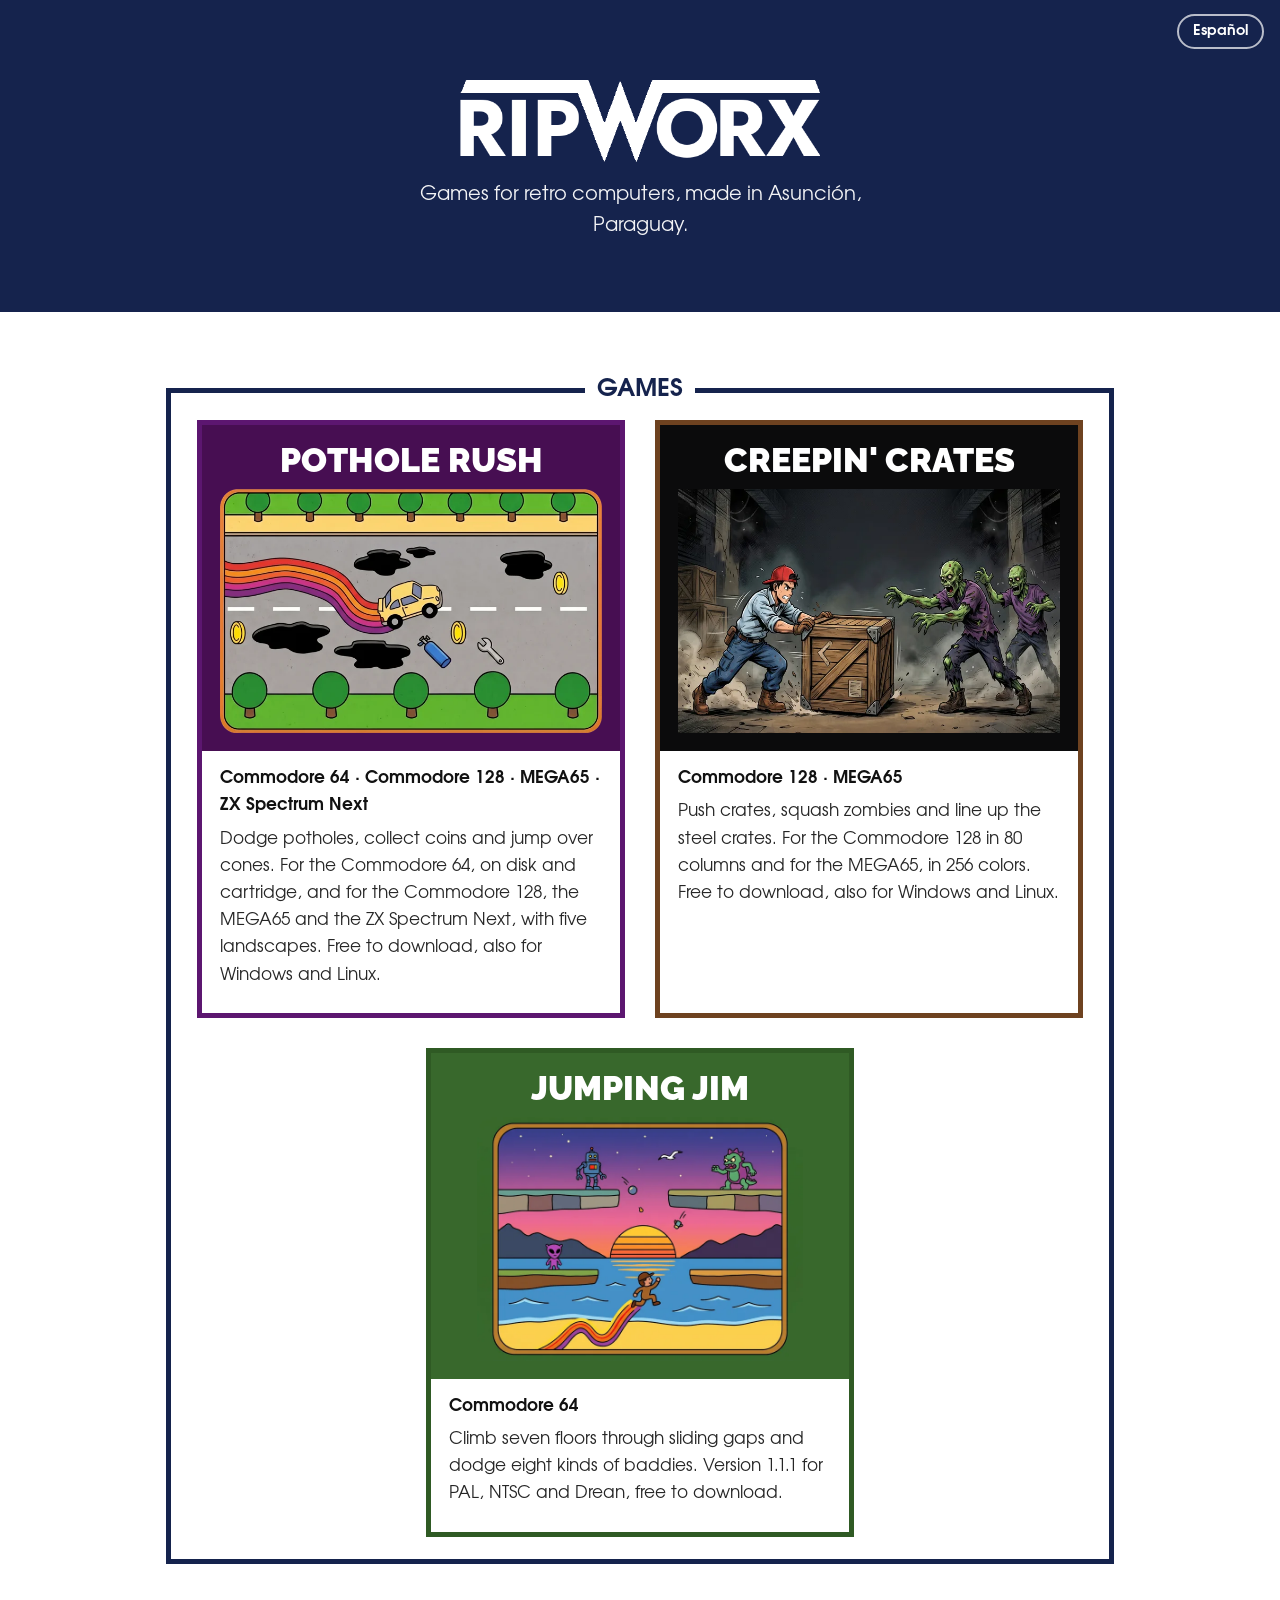
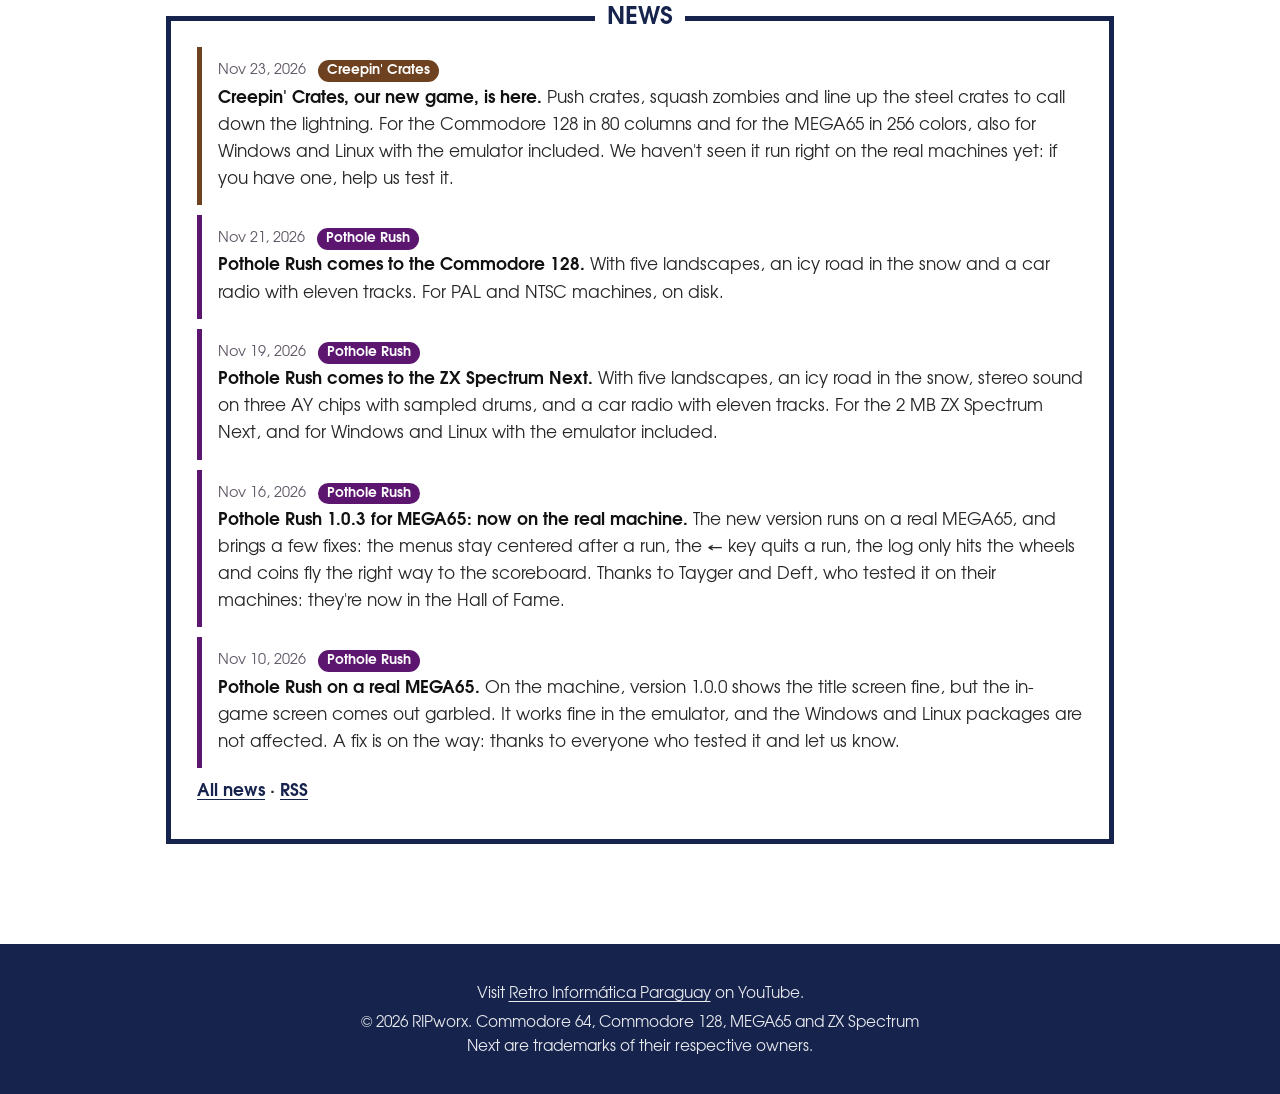
==== commit 1f4bb3d4: "Creepin' Crates 1.0.0: la noticia con la fecha de hoy Co-Authored-By: Claude Opus 5.5 <noreply@anthr" ====
--- a/index.html
+++ b/index.html
@@ -66,7 +66,7 @@
   <h2><span lang="en">NEWS</span><span lang="es">NOVEDADES</span></h2>
 <ol class="noticias">
   <li class="noticia cc">
-    <p class="cabeza"><time datetime="2026-11-24"><span lang="en">Nov 24, 2026</span><span lang="es">24/11/2026</span></time> <a class="etiqueta" href="creepincrates/">Creepin' Crates</a></p>
+    <p class="cabeza"><time datetime="2026-11-23"><span lang="en">Nov 23, 2026</span><span lang="es">23/11/2026</span></time> <a class="etiqueta" href="creepincrates/">Creepin' Crates</a></p>
     <p lang="en"><a class="titular" href="creepincrates/">Creepin&#x27; Crates, our new game, is here.</a> Push crates, squash zombies and line up the steel crates to call down the lightning. For the Commodore 128 in 80 columns and for the MEGA65 in 256 colors, also for Windows and Linux with the emulator included. We haven&#x27;t seen it run right on the real machines yet: if you have one, help us test it.</p>
     <p lang="es"><a class="titular" href="creepincrates/">Llega Creepin&#x27; Crates, nuestro juego nuevo.</a> Empuja cajas, aplasta zombis y pon en fila las cajas de acero para que caiga el rayo. Para la Commodore 128 en 80 columnas y para la MEGA65 en 256 colores, también para Windows y Linux con el emulador incluido. Todavía no lo vimos andar bien en las máquinas reales: si tienes una, ayúdanos a probarlo.</p>
   </li>
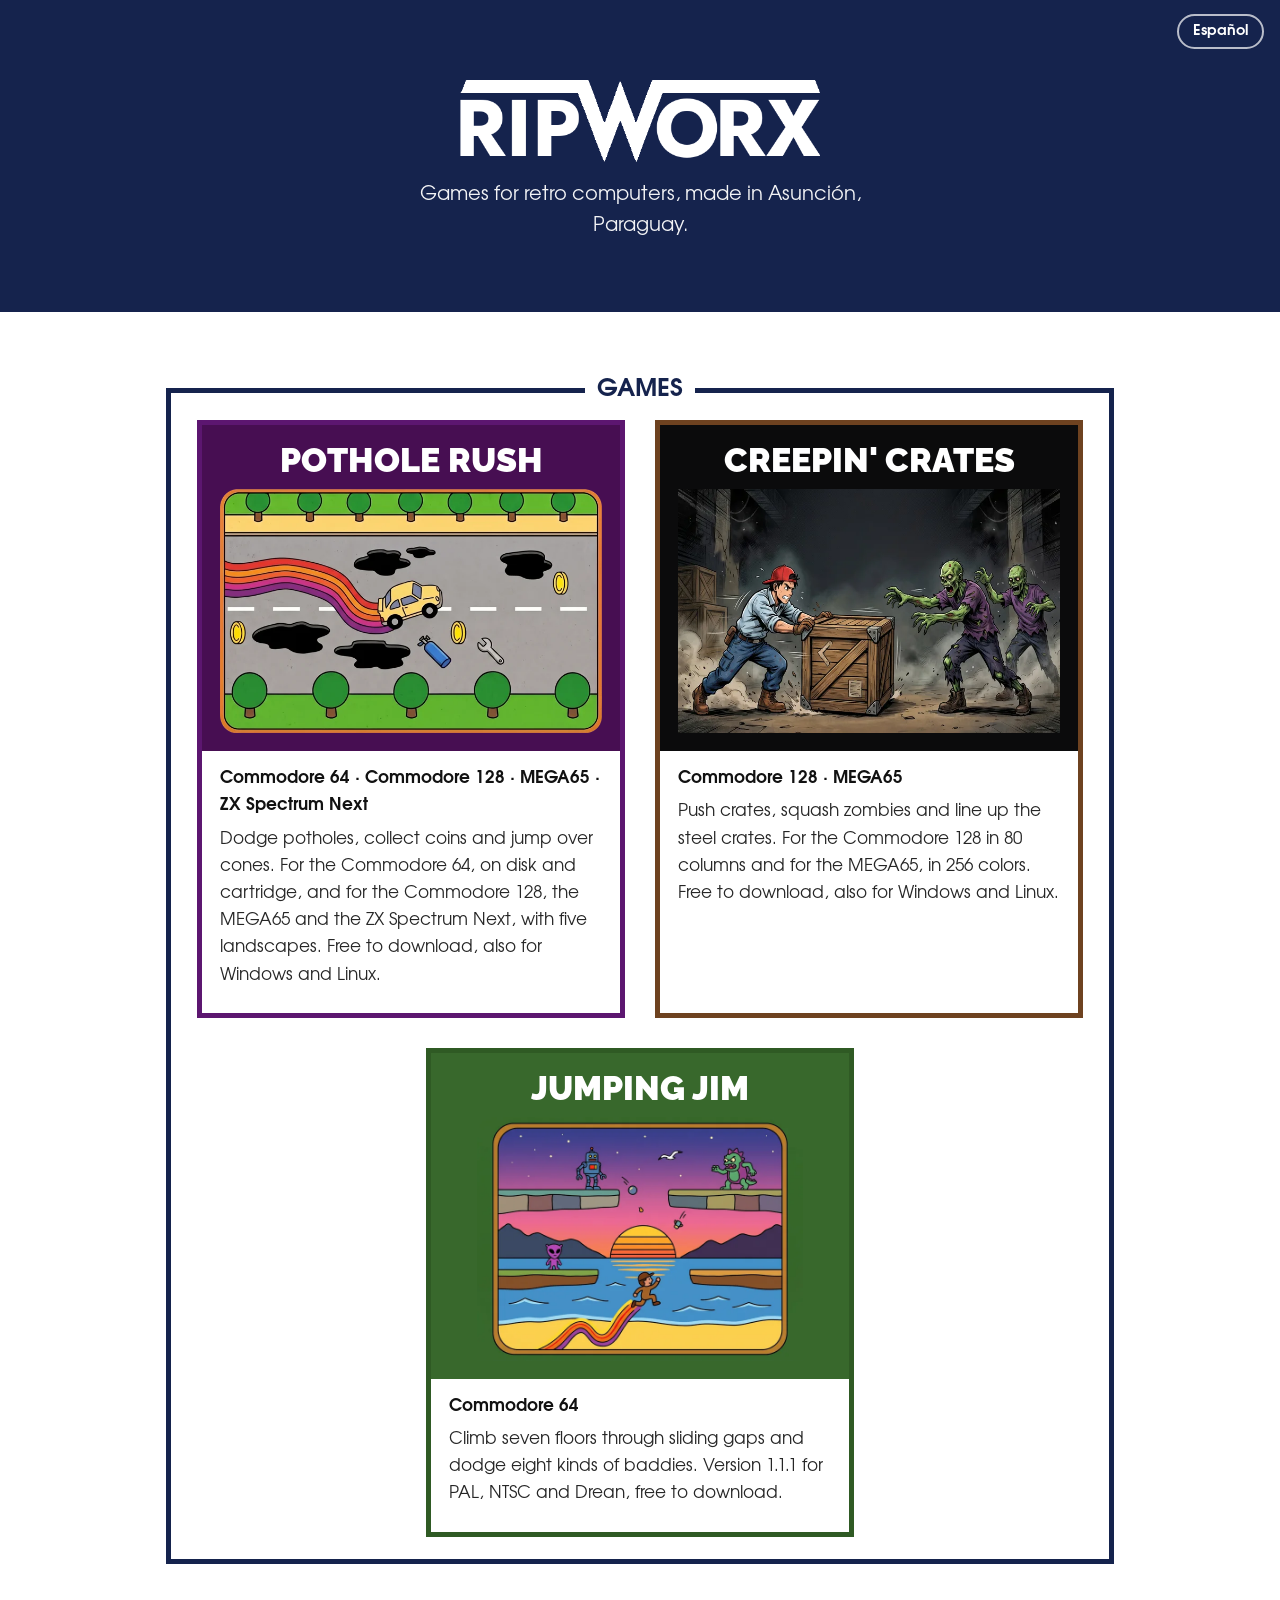
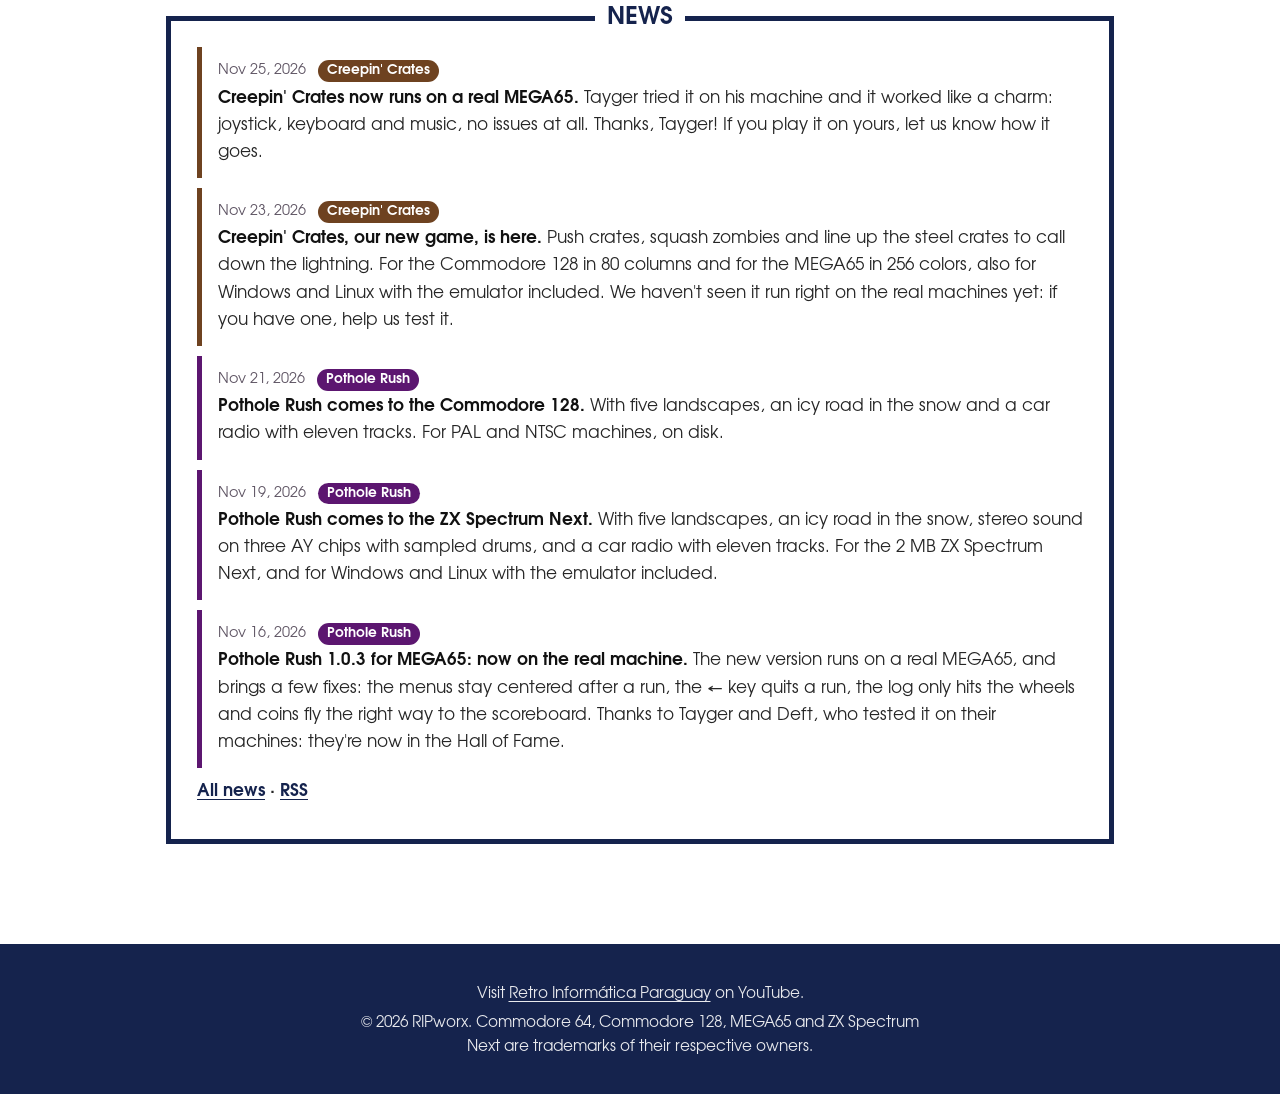
==== commit 8e684dd4: "Creepin' Crates MEGA65: probado en una MEGA65 real (gracias, Tayger), la noticia y el zip con el LEA" ====
--- a/index.html
+++ b/index.html
@@ -7,7 +7,8 @@
 <meta name="viewport" content="width=device-width, initial-scale=1">
 <title>RIPworx · Games for retro computers</title>
 <meta name="description" content="RIPworx makes games for retro computers, from Asunción, Paraguay: Pothole Rush for the Commodore 64, the Commodore 128, the MEGA65 and the ZX Spectrum Next, and Jumping Jim for the Commodore 64.">
-<link rel="icon" href="img/icono.png">
+<link rel="icon" href="img/icono-rw.png">
+<link rel="apple-touch-icon" href="img/icono-rw.png">
 <link rel="alternate" type="application/rss+xml" title="RIPworx news (English)" href="news.xml">
 <link rel="alternate" type="application/rss+xml" title="Novedades de RIPworx (español)" href="noticias.xml">
 <link rel="stylesheet" href="estilo.css?v=12">
@@ -66,6 +67,11 @@
   <h2><span lang="en">NEWS</span><span lang="es">NOVEDADES</span></h2>
 <ol class="noticias">
   <li class="noticia cc">
+    <p class="cabeza"><time datetime="2026-11-25"><span lang="en">Nov 25, 2026</span><span lang="es">25/11/2026</span></time> <a class="etiqueta" href="creepincrates/">Creepin' Crates</a></p>
+    <p lang="en"><a class="titular" href="creepincrates/mega65/">Creepin&#x27; Crates now runs on a real MEGA65.</a> Tayger tried it on his machine and it worked like a charm: joystick, keyboard and music, no issues at all. Thanks, Tayger! If you play it on yours, let us know how it goes.</p>
+    <p lang="es"><a class="titular" href="creepincrates/mega65/">Creepin&#x27; Crates ya anda en una MEGA65 real.</a> Tayger lo probó en su máquina y anduvo de primera: el joystick, el teclado y la música, sin ningún problema. ¡Gracias, Tayger! Si lo juegas en la tuya, cuéntanos cómo te va.</p>
+  </li>
+  <li class="noticia cc">
     <p class="cabeza"><time datetime="2026-11-23"><span lang="en">Nov 23, 2026</span><span lang="es">23/11/2026</span></time> <a class="etiqueta" href="creepincrates/">Creepin' Crates</a></p>
     <p lang="en"><a class="titular" href="creepincrates/">Creepin&#x27; Crates, our new game, is here.</a> Push crates, squash zombies and line up the steel crates to call down the lightning. For the Commodore 128 in 80 columns and for the MEGA65 in 256 colors, also for Windows and Linux with the emulator included. We haven&#x27;t seen it run right on the real machines yet: if you have one, help us test it.</p>
     <p lang="es"><a class="titular" href="creepincrates/">Llega Creepin&#x27; Crates, nuestro juego nuevo.</a> Empuja cajas, aplasta zombis y pon en fila las cajas de acero para que caiga el rayo. Para la Commodore 128 en 80 columnas y para la MEGA65 en 256 colores, también para Windows y Linux con el emulador incluido. Todavía no lo vimos andar bien en las máquinas reales: si tienes una, ayúdanos a probarlo.</p>
@@ -85,11 +91,6 @@
     <p lang="en"><a class="titular" href="potholerush/mega65/">Pothole Rush 1.0.3 for MEGA65: now on the real machine.</a> The new version runs on a real MEGA65, and brings a few fixes: the menus stay centered after a run, the ← key quits a run, the log only hits the wheels and coins fly the right way to the scoreboard. Thanks to Tayger and Deft, who tested it on their machines: they&#x27;re now in the Hall of Fame.</p>
     <p lang="es"><a class="titular" href="potholerush/mega65/">Pothole Rush 1.0.3 para MEGA65: ahora en la máquina real.</a> La nueva versión anda en una MEGA65 de verdad, y trae algunos arreglos: los menús centrados después de una partida, la tecla ← para abandonar, el tronco que choca solo con las ruedas y la moneda que vuela bien al marcador. Gracias a Tayger y Deft, que la probaron en sus máquinas: ya están en el salón de la fama.</p>
   </li>
-  <li class="noticia pr">
-    <p class="cabeza"><time datetime="2026-11-10"><span lang="en">Nov 10, 2026</span><span lang="es">10/11/2026</span></time> <a class="etiqueta" href="potholerush/">Pothole Rush</a></p>
-    <p lang="en"><a class="titular" href="potholerush/mega65/">Pothole Rush on a real MEGA65.</a> On the machine, version 1.0.0 shows the title screen fine, but the in-game screen comes out garbled. It works fine in the emulator, and the Windows and Linux packages are not affected. A fix is on the way: thanks to everyone who tested it and let us know.</p>
-    <p lang="es"><a class="titular" href="potholerush/mega65/">Pothole Rush en una MEGA65 real.</a> En la máquina, la versión 1.0.0 muestra bien el título pero la pantalla del juego sale rota. En el emulador anda bien, y los paquetes de Windows y Linux no tienen este problema. Ya estamos preparando el arreglo: gracias a quienes lo probaron y nos avisaron.</p>
-  </li>
 </ol>
   <p class="mas-noticias"><a href="noticias/"><span lang="en">All news</span><span lang="es">Todas las novedades</span></a> · <a href="news.xml" lang="en">RSS</a><a href="noticias.xml" lang="es">RSS</a></p>
 </section>
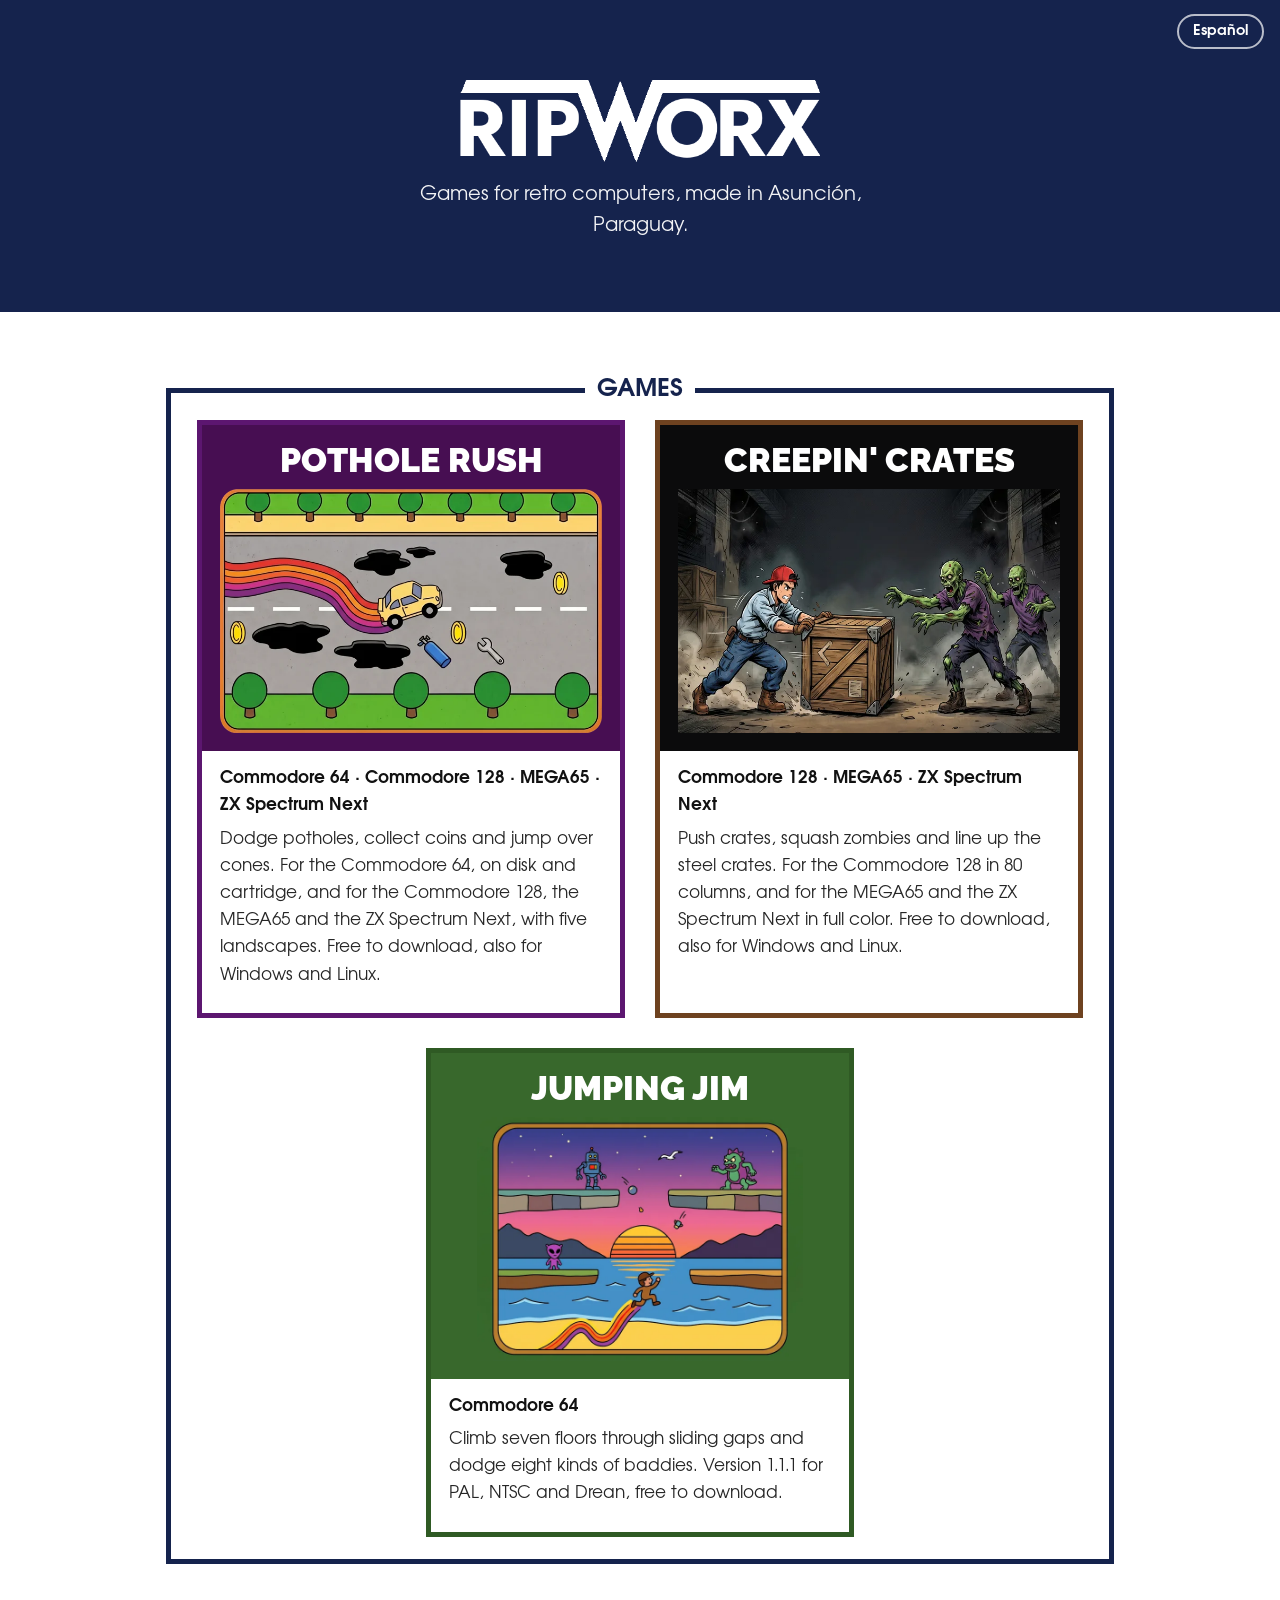
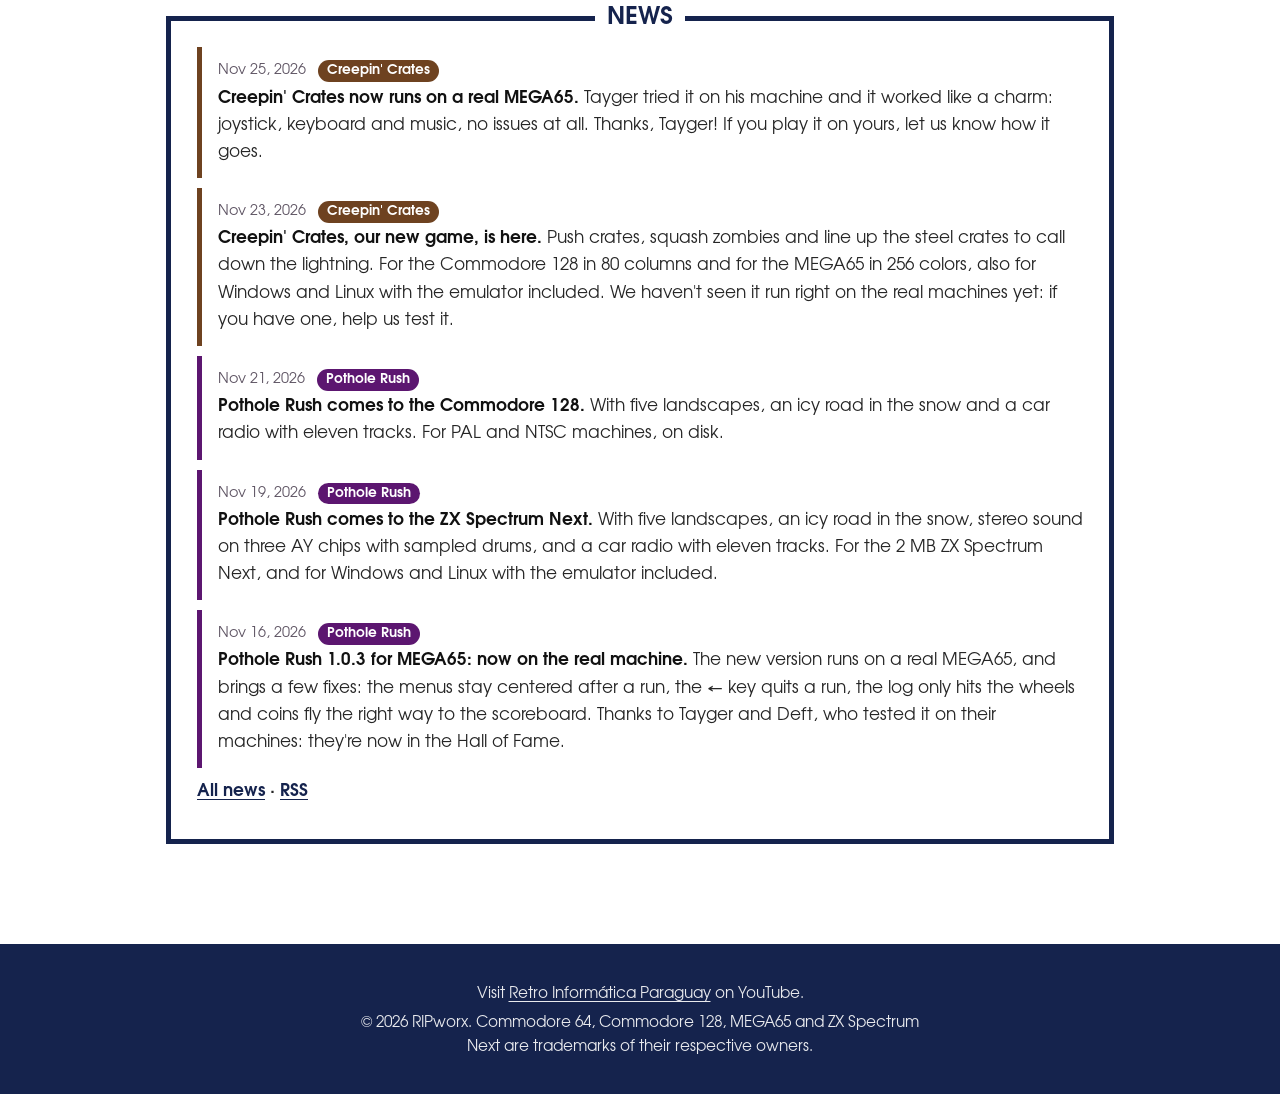
==== commit 9c9b9f7e: "Creepin' Crates para ZX Spectrum Next: la página (vista previa) La página de la Next (como la de la " ====
--- a/index.html
+++ b/index.html
@@ -6,7 +6,7 @@
 <meta charset="utf-8">
 <meta name="viewport" content="width=device-width, initial-scale=1">
 <title>RIPworx · Games for retro computers</title>
-<meta name="description" content="RIPworx makes games for retro computers, from Asunción, Paraguay: Pothole Rush for the Commodore 64, the Commodore 128, the MEGA65 and the ZX Spectrum Next, and Jumping Jim for the Commodore 64.">
+<meta name="description" content="RIPworx makes games for retro computers, from Asunción, Paraguay: Pothole Rush for the Commodore 64, the Commodore 128, the MEGA65 and the ZX Spectrum Next, Creepin' Crates for the Commodore 128, the MEGA65 and the ZX Spectrum Next, and Jumping Jim for the Commodore 64.">
 <link rel="icon" href="img/icono-rw.png">
 <link rel="apple-touch-icon" href="img/icono-rw.png">
 <link rel="alternate" type="application/rss+xml" title="RIPworx news (English)" href="news.xml">
@@ -44,9 +44,9 @@
         <img src="img/crates-mini.webp" width="720" height="460" alt="">
       </div>
       <div class="texto">
-        <p><b>Commodore 128 · MEGA65</b></p>
-        <p lang="en">Push crates, squash zombies and line up the steel crates. For the Commodore 128 in 80 columns and for the MEGA65, in 256 colors. Free to download, also for Windows and Linux.</p>
-        <p lang="es">Empuja cajas, aplasta zombis y pon en fila las cajas de acero. Para la Commodore 128 en 80 columnas y para la MEGA65, en 256 colores. De descarga gratuita, también para Windows y Linux.</p>
+        <p><b>Commodore 128 · MEGA65 · ZX Spectrum Next</b></p>
+        <p lang="en">Push crates, squash zombies and line up the steel crates. For the Commodore 128 in 80 columns, and for the MEGA65 and the ZX Spectrum Next in full color. Free to download, also for Windows and Linux.</p>
+        <p lang="es">Empuja cajas, aplasta zombis y pon en fila las cajas de acero. Para la Commodore 128 en 80 columnas, y para la MEGA65 y la ZX Spectrum Next a todo color. De descarga gratuita, también para Windows y Linux.</p>
       </div>
     </a>
     <a class="juego jj" href="jumpingjim/">
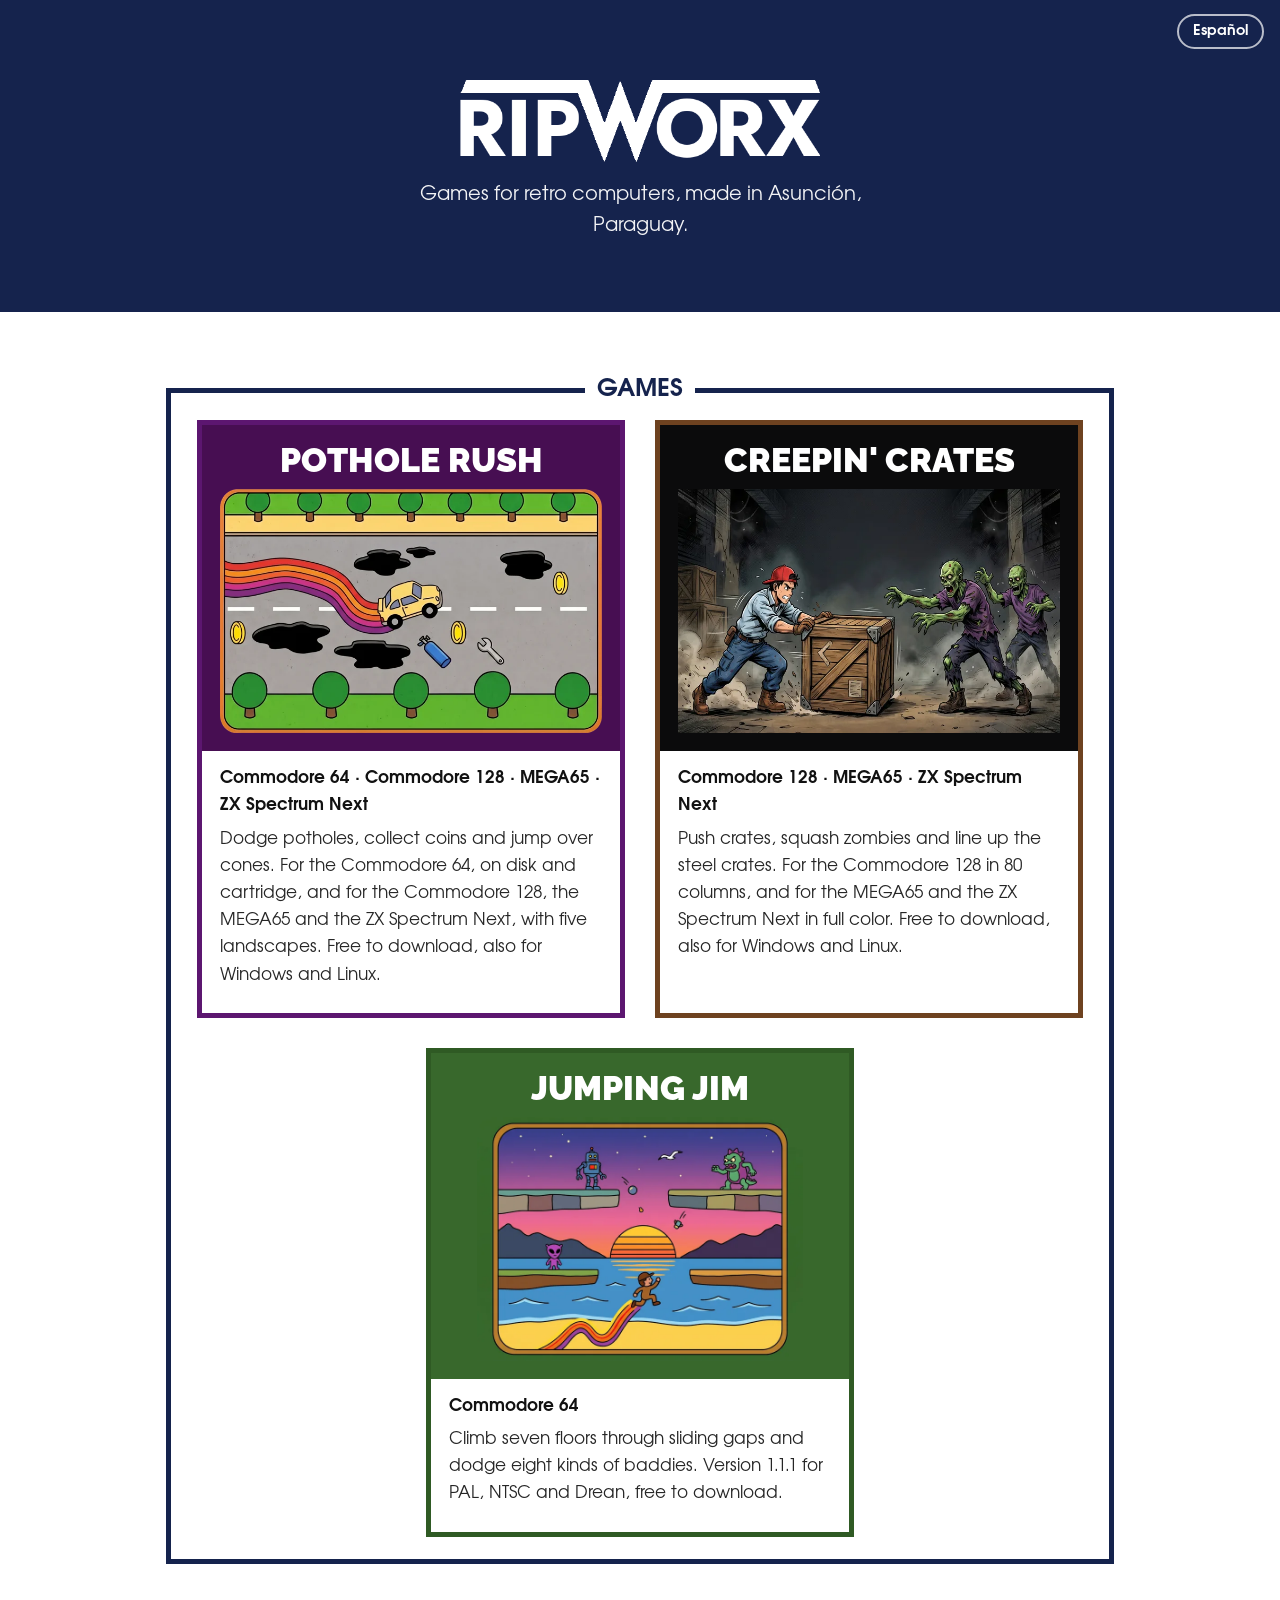
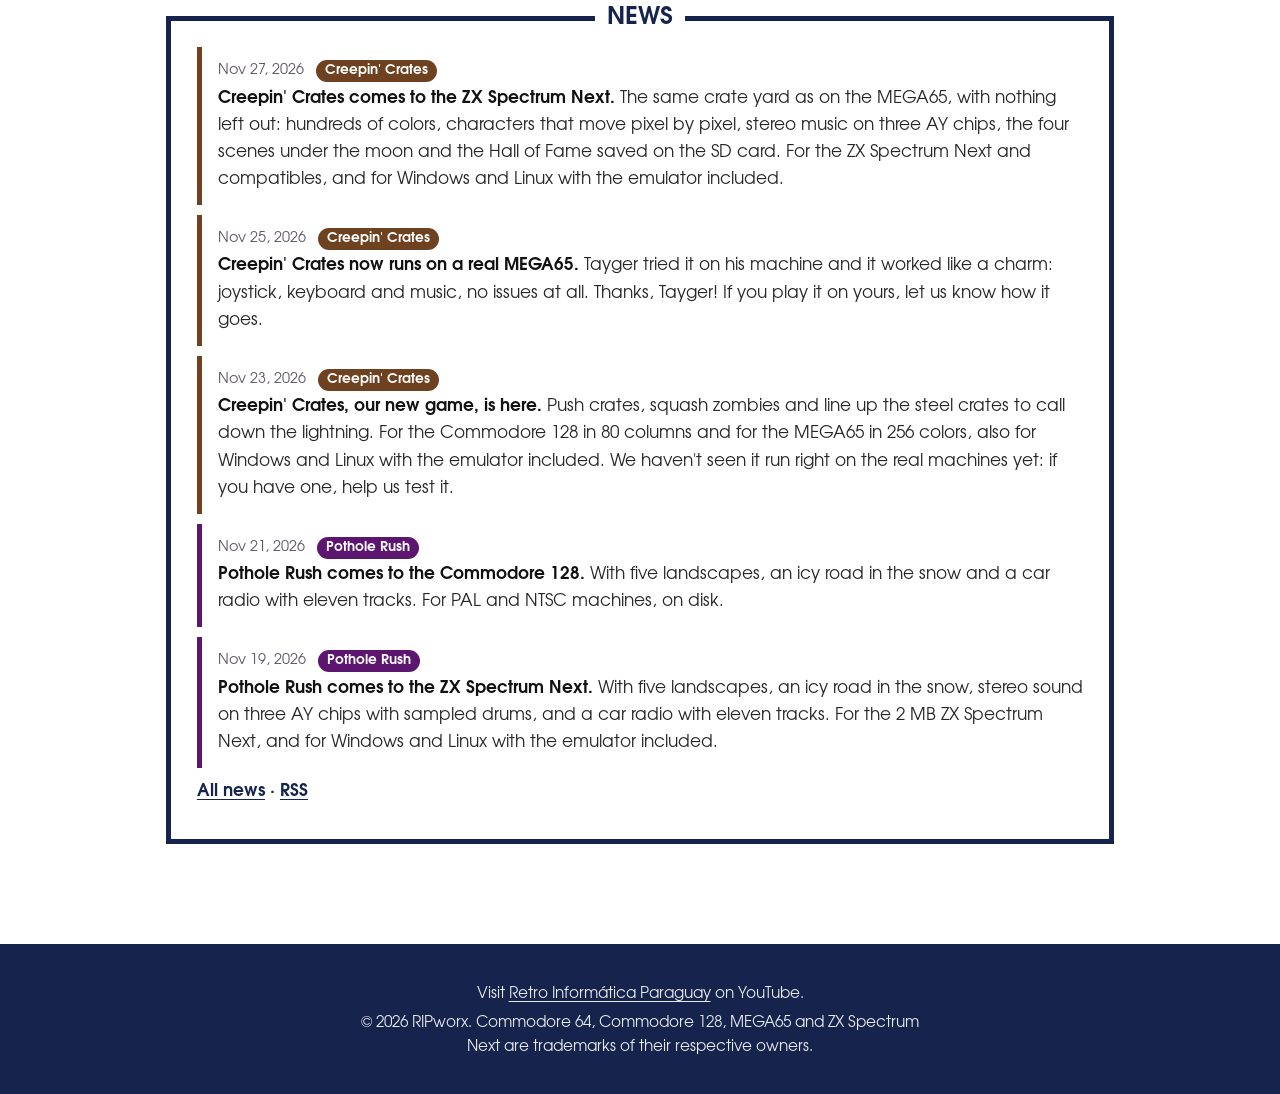
==== commit f5509e75: "Creepin' Crates para ZX Spectrum Next 1.0.0: las descargas y la noticia Los paquetes de la 1.0.0 (zi" ====
--- a/index.html
+++ b/index.html
@@ -67,6 +67,11 @@
   <h2><span lang="en">NEWS</span><span lang="es">NOVEDADES</span></h2>
 <ol class="noticias">
   <li class="noticia cc">
+    <p class="cabeza"><time datetime="2026-11-27"><span lang="en">Nov 27, 2026</span><span lang="es">27/11/2026</span></time> <a class="etiqueta" href="creepincrates/">Creepin' Crates</a></p>
+    <p lang="en"><a class="titular" href="creepincrates/next/">Creepin&#x27; Crates comes to the ZX Spectrum Next.</a> The same crate yard as on the MEGA65, with nothing left out: hundreds of colors, characters that move pixel by pixel, stereo music on three AY chips, the four scenes under the moon and the Hall of Fame saved on the SD card. For the ZX Spectrum Next and compatibles, and for Windows and Linux with the emulator included.</p>
+    <p lang="es"><a class="titular" href="creepincrates/next/">Creepin&#x27; Crates llega a la ZX Spectrum Next.</a> El mismo depósito de la MEGA65, sin recortar nada: cientos de colores, personajes que se mueven punto por punto, música en estéreo con tres chips AY, las cuatro escenas bajo la luna y el salón de la fama guardado en la tarjeta. Para la ZX Spectrum Next y sus compatibles, y para Windows y Linux con el emulador incluido.</p>
+  </li>
+  <li class="noticia cc">
     <p class="cabeza"><time datetime="2026-11-25"><span lang="en">Nov 25, 2026</span><span lang="es">25/11/2026</span></time> <a class="etiqueta" href="creepincrates/">Creepin' Crates</a></p>
     <p lang="en"><a class="titular" href="creepincrates/mega65/">Creepin&#x27; Crates now runs on a real MEGA65.</a> Tayger tried it on his machine and it worked like a charm: joystick, keyboard and music, no issues at all. Thanks, Tayger! If you play it on yours, let us know how it goes.</p>
     <p lang="es"><a class="titular" href="creepincrates/mega65/">Creepin&#x27; Crates ya anda en una MEGA65 real.</a> Tayger lo probó en su máquina y anduvo de primera: el joystick, el teclado y la música, sin ningún problema. ¡Gracias, Tayger! Si lo juegas en la tuya, cuéntanos cómo te va.</p>
@@ -86,11 +91,6 @@
     <p lang="en"><a class="titular" href="potholerush/next/">Pothole Rush comes to the ZX Spectrum Next.</a> With five landscapes, an icy road in the snow, stereo sound on three AY chips with sampled drums, and a car radio with eleven tracks. For the 2 MB ZX Spectrum Next, and for Windows and Linux with the emulator included.</p>
     <p lang="es"><a class="titular" href="potholerush/next/">Pothole Rush llega a la ZX Spectrum Next.</a> Con cinco paisajes, la ruta que resbala en la nieve, sonido en estéreo con tres chips AY y batería de muestras, y la radio del auto con once temas. Para la ZX Spectrum Next de 2 MB, y para Windows y Linux con el emulador incluido.</p>
   </li>
-  <li class="noticia pr">
-    <p class="cabeza"><time datetime="2026-11-16"><span lang="en">Nov 16, 2026</span><span lang="es">16/11/2026</span></time> <a class="etiqueta" href="potholerush/">Pothole Rush</a></p>
-    <p lang="en"><a class="titular" href="potholerush/mega65/">Pothole Rush 1.0.3 for MEGA65: now on the real machine.</a> The new version runs on a real MEGA65, and brings a few fixes: the menus stay centered after a run, the ← key quits a run, the log only hits the wheels and coins fly the right way to the scoreboard. Thanks to Tayger and Deft, who tested it on their machines: they&#x27;re now in the Hall of Fame.</p>
-    <p lang="es"><a class="titular" href="potholerush/mega65/">Pothole Rush 1.0.3 para MEGA65: ahora en la máquina real.</a> La nueva versión anda en una MEGA65 de verdad, y trae algunos arreglos: los menús centrados después de una partida, la tecla ← para abandonar, el tronco que choca solo con las ruedas y la moneda que vuela bien al marcador. Gracias a Tayger y Deft, que la probaron en sus máquinas: ya están en el salón de la fama.</p>
-  </li>
 </ol>
   <p class="mas-noticias"><a href="noticias/"><span lang="en">All news</span><span lang="es">Todas las novedades</span></a> · <a href="news.xml" lang="en">RSS</a><a href="noticias.xml" lang="es">RSS</a></p>
 </section>
